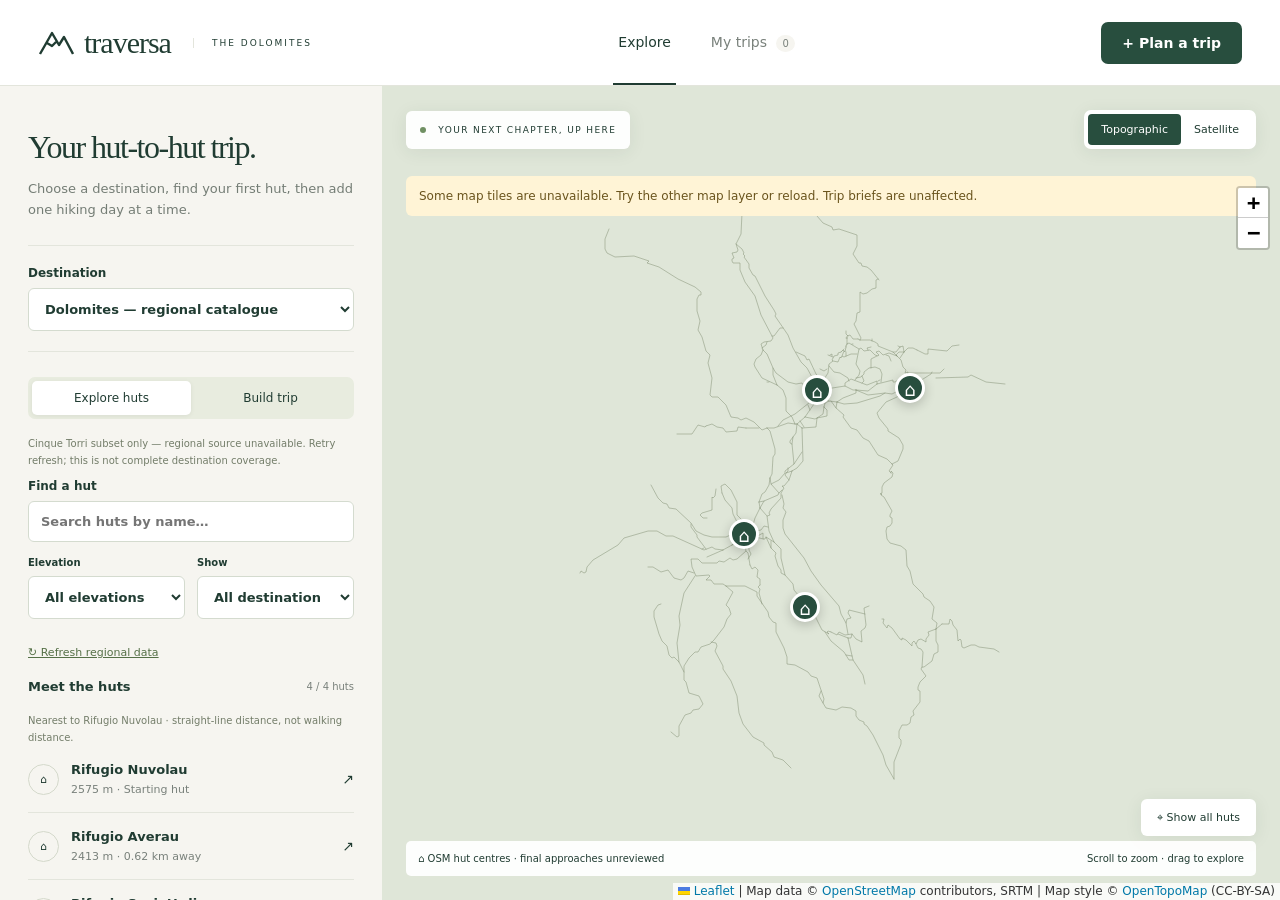
==== demo/index.html @ 133922a7 "Simplify trip building and review; highlight routes with hover metrics" ====
<!doctype html>
<html lang="en"><head><meta charset="utf-8"><meta name="viewport" content="width=device-width,initial-scale=1"><meta name="theme-color" content="#193e32"><title>Traversa — Find your mountain rhythm</title><meta name="description" content="Explore the Dolomites and plan your own hut-to-hut trip brief."><link rel="stylesheet" href="vendor/leaflet.css"><link rel="stylesheet" href="style.css"></head><body>
<header><a class="brand" href="#" aria-label="Traversa home"><svg viewBox="0 0 36 28" width="36" height="28" aria-hidden="true"><path d="M2 25 14 4l7 12 5-8 9 17M9 14l5 3 4-4" fill="none" stroke="currentColor" stroke-width="2.4" stroke-linejoin="round"/></svg> traversa<span>THE DOLOMITES</span></a><nav aria-label="Main navigation"><button class="nav active" data-view="explore">Explore</button><button class="nav" data-view="trips">My trips <span id="trip-count">0</span></button></nav><button class="primary" id="new-trip">+ Plan a trip</button></header>
<main id="explore"><aside id="sidebar"><div class="eyebrow">ITALY · 46°30′ N, 12°03′ E</div><h1>Your hut-to-hut trip.</h1><p class="intro">Choose a destination, find your first hut, then add one hiking day at a time.</p><div class="region wide"><label style="width:100%">Destination<select id="destination"><option value="dolomites">Dolomites — regional catalogue</option><option value="cortina">Cortina d’Ampezzo area</option><option value="cinque">Cinque Torri &amp; Nuvolau</option></select></label></div><div class="explorer-tabs"><button id="browse-huts" class="selected">Explore huts</button><button id="browse-routes">Build trip</button></div><div id="catalogue-status" role="status" class="catalogue-status">Loading regional catalogue…</div><div id="hut-controls"><label>Find a hut<input id="hut-search" type="search" placeholder="Search huts by name…"></label><div class="filter-row"><label>Elevation<select id="elevation-filter"><option value="all">All elevations</option><option value="low">Below 2,000 m</option><option value="high">2,000 m and above</option></select></label><label>Show<select id="route-filter"><option value="all">All destination huts</option><option value="near">Within 2 km of route</option></select></label></div><button id="refresh-catalogue" class="text-button">↻ Refresh regional data</button></div><div id="route-controls" hidden><div class="trip-mode"><button id="build-mode" class="selected">Add a day</button><button id="review-mode">Review trip <span id="review-count">0</span></button></div><div id="build-panel"><h2 id="build-heading">1. Choose two huts</h2><p class="intro" id="build-help">Choose your starting hut and your first overnight stop. Preview the route, then add it to your trip.</p><label>Starting hut<select id="route-start"></select></label><label style="margin-top:12px">Next hut<select id="route-end"></select></label><details class="route-options"><summary>Route options</summary><label>Routing provider<select id="routing-provider"><option value="mapped">Mapped trails (local / OSM)</option><option value="ors">Openrouteservice hiking</option></select></label><p id="ors-status" class="catalogue-status" role="status">Checking ORS configuration…</p><div class="filter-row"><label>Maximum recorded difficulty<select id="route-difficulty"><option value="hiking">Hiking (T1)</option><option value="mountain_hiking" selected>Mountain hiking (T2)</option><option value="demanding_mountain_hiking">Demanding hiking (T3)</option></select></label></div></details><button class="primary full" id="calculate-route">Calculate mapped stage →</button></div><div id="review-panel" hidden><p class="intro">Check your days, adjust overnight stops and save your trip.</p><details class="plan-settings"><summary>Trip dates &amp; daily limits</summary><div id="plan-settings"></div></details><div id="plan-draft-status" class="catalogue-status" role="status"></div><div id="review-empty" class="note">Your trip starts with one hiking day. Choose two huts in “Add a day” to get started.</div><div id="stage-list"></div><button class="outline full" id="clear-route" hidden>Clear planned stages</button></div><div id="route-result" aria-live="polite"></div></div><div id="discover-huts"><div class="section-title"><h2>Meet the huts</h2><span id="hut-count">04 places</span></div><p id="hut-order" class="catalogue-status"></p><div id="hut-list"></div></div><div class="note"><strong>Explore now. Plan thoughtfully.</strong><p>Explore mapped trails between huts. Final hut approaches and current conditions need review. Accommodation availability is not confirmed.</p></div><button class="outline full" id="sources">About the map &amp; data ↗</button></aside><section class="map-panel" aria-label="Interactive Dolomites map"><div id="map"></div><div class="map-top"><div class="map-caption"><span class="live-dot"></span> YOUR NEXT CHAPTER, UP HERE</div><div class="layers" role="group" aria-label="Map layer"><button id="topo" class="selected">Topographic</button><button id="satellite">Satellite</button></div></div><button id="fit" class="map-fit" aria-label="Show all huts">⌖ Show all huts</button><div id="map-message" class="map-message" role="status" hidden></div><div class="map-bottom"><span>⌂ OSM hut centres · final approaches unreviewed</span><span>Scroll to zoom · drag to explore</span></div></section></main>
<main id="trips" hidden><div class="trips-heading"><div><div class="eyebrow">YOUR JOURNEYS</div><h1>A mountain escape,<br>in the making.</h1><p class="intro">Your plans stay in this browser. Back them up to take them with you.</p></div><div class="backup-actions"><button class="outline" id="import">Import backup</button><button class="outline" id="export">Export all</button></div></div><div id="trip-list"></div><input type="file" id="import-file" accept="application/json,.json" hidden></main>
<dialog id="planner"><div class="modal-head"><div><div class="eyebrow">A JOURNEY OF YOUR OWN</div><h2 id="planner-title">Find your mountain rhythm.</h2></div><button class="icon close" aria-label="Close planner">×</button></div><ol class="steps"><li class="current">01 <span>The essentials</span></li><li>02 <span>Your hiking style</span></li><li>03 <span>Make it yours</span></li></ol><form id="trip-form"><div id="form-page"></div><div class="form-footer"><span id="draft-status" role="status">Draft saved automatically</span><div><button type="button" class="outline" id="back">Back</button><button type="submit" class="primary" id="next">Continue →</button></div></div></form></dialog>
<dialog id="detail"><div class="modal-head"><div><div class="eyebrow" id="detail-eyebrow"></div><h2 id="detail-title"></h2></div><button class="icon close" aria-label="Close details">×</button></div><div id="detail-body"></div></dialog><div id="toast" role="status" hidden></div>
<script src="vendor/leaflet.js"></script><script src="graph.js"></script><script src="itinerary-core.js"></script><script src="app.js" defer></script><script src="explorer.js" defer></script><script src="itinerary.js" defer></script><script src="navigation.js" defer></script></body></html>
---- demo/vendor/leaflet.css ----
/* required styles */

.leaflet-pane,
.leaflet-tile,
.leaflet-marker-icon,
.leaflet-marker-shadow,
.leaflet-tile-container,
.leaflet-pane > svg,
.leaflet-pane > canvas,
.leaflet-zoom-box,
.leaflet-image-layer,
.leaflet-layer {
	position: absolute;
	left: 0;
	top: 0;
	}
.leaflet-container {
	overflow: hidden;
	}
.leaflet-tile,
.leaflet-marker-icon,
.leaflet-marker-shadow {
	-webkit-user-select: none;
	   -moz-user-select: none;
	        user-select: none;
	  -webkit-user-drag: none;
	}
/* Prevents IE11 from highlighting tiles in blue */
.leaflet-tile::selection {
	background: transparent;
}
/* Safari renders non-retina tile on retina better with this, but Chrome is worse */
.leaflet-safari .leaflet-tile {
	image-rendering: -webkit-optimize-contrast;
	}
/* hack that prevents hw layers "stretching" when loading new tiles */
.leaflet-safari .leaflet-tile-container {
	width: 1600px;
	height: 1600px;
	-webkit-transform-origin: 0 0;
	}
.leaflet-marker-icon,
.leaflet-marker-shadow {
	display: block;
	}
/* .leaflet-container svg: reset svg max-width decleration shipped in Joomla! (joomla.org) 3.x */
/* .leaflet-container img: map is broken in FF if you have max-width: 100% on tiles */
.leaflet-container .leaflet-overlay-pane svg {
	max-width: none !important;
	max-height: none !important;
	}
.leaflet-container .leaflet-marker-pane img,
.leaflet-container .leaflet-shadow-pane img,
.leaflet-container .leaflet-tile-pane img,
.leaflet-container img.leaflet-image-layer,
.leaflet-container .leaflet-tile {
	max-width: none !important;
	max-height: none !important;
	width: auto;
	padding: 0;
	}

.leaflet-container img.leaflet-tile {
	/* See: https://bugs.chromium.org/p/chromium/issues/detail?id=600120 */
	mix-blend-mode: plus-lighter;
}

.leaflet-container.leaflet-touch-zoom {
	-ms-touch-action: pan-x pan-y;
	touch-action: pan-x pan-y;
	}
.leaflet-container.leaflet-touch-drag {
	-ms-touch-action: pinch-zoom;
	/* Fallback for FF which doesn't support pinch-zoom */
	touch-action: none;
	touch-action: pinch-zoom;
}
.leaflet-container.leaflet-touch-drag.leaflet-touch-zoom {
	-ms-touch-action: none;
	touch-action: none;
}
.leaflet-container {
	-webkit-tap-highlight-color: transparent;
}
.leaflet-container a {
	-webkit-tap-highlight-color: rgba(51, 181, 229, 0.4);
}
.leaflet-tile {
	filter: inherit;
	visibility: hidden;
	}
.leaflet-tile-loaded {
	visibility: inherit;
	}
.leaflet-zoom-box {
	width: 0;
	height: 0;
	-moz-box-sizing: border-box;
	     box-sizing: border-box;
	z-index: 800;
	}
/* workaround for https://bugzilla.mozilla.org/show_bug.cgi?id=888319 */
.leaflet-overlay-pane svg {
	-moz-user-select: none;
	}

.leaflet-pane         { z-index: 400; }

.leaflet-tile-pane    { z-index: 200; }
.leaflet-overlay-pane { z-index: 400; }
.leaflet-shadow-pane  { z-index: 500; }
.leaflet-marker-pane  { z-index: 600; }
.leaflet-tooltip-pane   { z-index: 650; }
.leaflet-popup-pane   { z-index: 700; }

.leaflet-map-pane canvas { z-index: 100; }
.leaflet-map-pane svg    { z-index: 200; }

.leaflet-vml-shape {
	width: 1px;
	height: 1px;
	}
.lvml {
	behavior: url(#default#VML);
	display: inline-block;
	position: absolute;
	}


/* control positioning */

.leaflet-control {
	position: relative;
	z-index: 800;
	pointer-events: visiblePainted; /* IE 9-10 doesn't have auto */
	pointer-events: auto;
	}
.leaflet-top,
.leaflet-bottom {
	position: absolute;
	z-index: 1000;
	pointer-events: none;
	}
.leaflet-top {
	top: 0;
	}
.leaflet-right {
	right: 0;
	}
.leaflet-bottom {
	bottom: 0;
	}
.leaflet-left {
	left: 0;
	}
.leaflet-control {
	float: left;
	clear: both;
	}
.leaflet-right .leaflet-control {
	float: right;
	}
.leaflet-top .leaflet-control {
	margin-top: 10px;
	}
.leaflet-bottom .leaflet-control {
	margin-bottom: 10px;
	}
.leaflet-left .leaflet-control {
	margin-left: 10px;
	}
.leaflet-right .leaflet-control {
	margin-right: 10px;
	}


/* zoom and fade animations */

.leaflet-fade-anim .leaflet-popup {
	opacity: 0;
	-webkit-transition: opacity 0.2s linear;
	   -moz-transition: opacity 0.2s linear;
	        transition: opacity 0.2s linear;
	}
.leaflet-fade-anim .leaflet-map-pane .leaflet-popup {
	opacity: 1;
	}
.leaflet-zoom-animated {
	-webkit-transform-origin: 0 0;
	    -ms-transform-origin: 0 0;
	        transform-origin: 0 0;
	}
svg.leaflet-zoom-animated {
	will-change: transform;
}

.leaflet-zoom-anim .leaflet-zoom-animated {
	-webkit-transition: -webkit-transform 0.25s cubic-bezier(0,0,0.25,1);
	   -moz-transition:    -moz-transform 0.25s cubic-bezier(0,0,0.25,1);
	        transition:         transform 0.25s cubic-bezier(0,0,0.25,1);
	}
.leaflet-zoom-anim .leaflet-tile,
.leaflet-pan-anim .leaflet-tile {
	-webkit-transition: none;
	   -moz-transition: none;
	        transition: none;
	}

.leaflet-zoom-anim .leaflet-zoom-hide {
	visibility: hidden;
	}


/* cursors */

.leaflet-interactive {
	cursor: pointer;
	}
.leaflet-grab {
	cursor: -webkit-grab;
	cursor:    -moz-grab;
	cursor:         grab;
	}
.leaflet-crosshair,
.leaflet-crosshair .leaflet-interactive {
	cursor: crosshair;
	}
.leaflet-popup-pane,
.leaflet-control {
	cursor: auto;
	}
.leaflet-dragging .leaflet-grab,
.leaflet-dragging .leaflet-grab .leaflet-interactive,
.leaflet-dragging .leaflet-marker-draggable {
	cursor: move;
	cursor: -webkit-grabbing;
	cursor:    -moz-grabbing;
	cursor:         grabbing;
	}

/* marker & overlays interactivity */
.leaflet-marker-icon,
.leaflet-marker-shadow,
.leaflet-image-layer,
.leaflet-pane > svg path,
.leaflet-tile-container {
	pointer-events: none;
	}

.leaflet-marker-icon.leaflet-interactive,
.leaflet-image-layer.leaflet-interactive,
.leaflet-pane > svg path.leaflet-interactive,
svg.leaflet-image-layer.leaflet-interactive path {
	pointer-events: visiblePainted; /* IE 9-10 doesn't have auto */
	pointer-events: auto;
	}

/* visual tweaks */

.leaflet-container {
	background: #ddd;
	outline-offset: 1px;
	}
.leaflet-container a {
	color: #0078A8;
	}
.leaflet-zoom-box {
	border: 2px dotted #38f;
	background: rgba(255,255,255,0.5);
	}


/* general typography */
.leaflet-container {
	font-family: "Helvetica Neue", Arial, Helvetica, sans-serif;
	font-size: 12px;
	font-size: 0.75rem;
	line-height: 1.5;
	}


/* general toolbar styles */

.leaflet-bar {
	box-shadow: 0 1px 5px rgba(0,0,0,0.65);
	border-radius: 4px;
	}
.leaflet-bar a {
	background-color: #fff;
	border-bottom: 1px solid #ccc;
	width: 26px;
	height: 26px;
	line-height: 26px;
	display: block;
	text-align: center;
	text-decoration: none;
	color: black;
	}
.leaflet-bar a,
.leaflet-control-layers-toggle {
	background-position: 50% 50%;
	background-repeat: no-repeat;
	display: block;
	}
.leaflet-bar a:hover,
.leaflet-bar a:focus {
	background-color: #f4f4f4;
	}
.leaflet-bar a:first-child {
	border-top-left-radius: 4px;
	border-top-right-radius: 4px;
	}
.leaflet-bar a:last-child {
	border-bottom-left-radius: 4px;
	border-bottom-right-radius: 4px;
	border-bottom: none;
	}
.leaflet-bar a.leaflet-disabled {
	cursor: default;
	background-color: #f4f4f4;
	color: #bbb;
	}

.leaflet-touch .leaflet-bar a {
	width: 30px;
	height: 30px;
	line-height: 30px;
	}
.leaflet-touch .leaflet-bar a:first-child {
	border-top-left-radius: 2px;
	border-top-right-radius: 2px;
	}
.leaflet-touch .leaflet-bar a:last-child {
	border-bottom-left-radius: 2px;
	border-bottom-right-radius: 2px;
	}

/* zoom control */

.leaflet-control-zoom-in,
.leaflet-control-zoom-out {
	font: bold 18px 'Lucida Console', Monaco, monospace;
	text-indent: 1px;
	}

.leaflet-touch .leaflet-control-zoom-in, .leaflet-touch .leaflet-control-zoom-out  {
	font-size: 22px;
	}


/* layers control */

.leaflet-control-layers {
	box-shadow: 0 1px 5px rgba(0,0,0,0.4);
	background: #fff;
	border-radius: 5px;
	}
.leaflet-control-layers-toggle {
	background-image: url(images/layers.png);
	width: 36px;
	height: 36px;
	}
.leaflet-retina .leaflet-control-layers-toggle {
	background-image: url(images/layers-2x.png);
	background-size: 26px 26px;
	}
.leaflet-touch .leaflet-control-layers-toggle {
	width: 44px;
	height: 44px;
	}
.leaflet-control-layers .leaflet-control-layers-list,
.leaflet-control-layers-expanded .leaflet-control-layers-toggle {
	display: none;
	}
.leaflet-control-layers-expanded .leaflet-control-layers-list {
	display: block;
	position: relative;
	}
.leaflet-control-layers-expanded {
	padding: 6px 10px 6px 6px;
	color: #333;
	background: #fff;
	}
.leaflet-control-layers-scrollbar {
	overflow-y: scroll;
	overflow-x: hidden;
	padding-right: 5px;
	}
.leaflet-control-layers-selector {
	margin-top: 2px;
	position: relative;
	top: 1px;
	}
.leaflet-control-layers label {
	display: block;
	font-size: 13px;
	font-size: 1.08333em;
	}
.leaflet-control-layers-separator {
	height: 0;
	border-top: 1px solid #ddd;
	margin: 5px -10px 5px -6px;
	}

/* Default icon URLs */
.leaflet-default-icon-path { /* used only in path-guessing heuristic, see L.Icon.Default */
	background-image: url(images/marker-icon.png);
	}


/* attribution and scale controls */

.leaflet-container .leaflet-control-attribution {
	background: #fff;
	background: rgba(255, 255, 255, 0.8);
	margin: 0;
	}
.leaflet-control-attribution,
.leaflet-control-scale-line {
	padding: 0 5px;
	color: #333;
	line-height: 1.4;
	}
.leaflet-control-attribution a {
	text-decoration: none;
	}
.leaflet-control-attribution a:hover,
.leaflet-control-attribution a:focus {
	text-decoration: underline;
	}
.leaflet-attribution-flag {
	display: inline !important;
	vertical-align: baseline !important;
	width: 1em;
	height: 0.6669em;
	}
.leaflet-left .leaflet-control-scale {
	margin-left: 5px;
	}
.leaflet-bottom .leaflet-control-scale {
	margin-bottom: 5px;
	}
.leaflet-control-scale-line {
	border: 2px solid #777;
	border-top: none;
	line-height: 1.1;
	padding: 2px 5px 1px;
	white-space: nowrap;
	-moz-box-sizing: border-box;
	     box-sizing: border-box;
	background: rgba(255, 255, 255, 0.8);
	text-shadow: 1px 1px #fff;
	}
.leaflet-control-scale-line:not(:first-child) {
	border-top: 2px solid #777;
	border-bottom: none;
	margin-top: -2px;
	}
.leaflet-control-scale-line:not(:first-child):not(:last-child) {
	border-bottom: 2px solid #777;
	}

.leaflet-touch .leaflet-control-attribution,
.leaflet-touch .leaflet-control-layers,
.leaflet-touch .leaflet-bar {
	box-shadow: none;
	}
.leaflet-touch .leaflet-control-layers,
.leaflet-touch .leaflet-bar {
	border: 2px solid rgba(0,0,0,0.2);
	background-clip: padding-box;
	}


/* popup */

.leaflet-popup {
	position: absolute;
	text-align: center;
	margin-bottom: 20px;
	}
.leaflet-popup-content-wrapper {
	padding: 1px;
	text-align: left;
	border-radius: 12px;
	}
.leaflet-popup-content {
	margin: 13px 24px 13px 20px;
	line-height: 1.3;
	font-size: 13px;
	font-size: 1.08333em;
	min-height: 1px;
	}
.leaflet-popup-content p {
	margin: 17px 0;
	margin: 1.3em 0;
	}
.leaflet-popup-tip-container {
	width: 40px;
	height: 20px;
	position: absolute;
	left: 50%;
	margin-top: -1px;
	margin-left: -20px;
	overflow: hidden;
	pointer-events: none;
	}
.leaflet-popup-tip {
	width: 17px;
	height: 17px;
	padding: 1px;

	margin: -10px auto 0;
	pointer-events: auto;

	-webkit-transform: rotate(45deg);
	   -moz-transform: rotate(45deg);
	    -ms-transform: rotate(45deg);
	        transform: rotate(45deg);
	}
.leaflet-popup-content-wrapper,
.leaflet-popup-tip {
	background: white;
	color: #333;
	box-shadow: 0 3px 14px rgba(0,0,0,0.4);
	}
.leaflet-container a.leaflet-popup-close-button {
	position: absolute;
	top: 0;
	right: 0;
	border: none;
	text-align: center;
	width: 24px;
	height: 24px;
	font: 16px/24px Tahoma, Verdana, sans-serif;
	color: #757575;
	text-decoration: none;
	background: transparent;
	}
.leaflet-container a.leaflet-popup-close-button:hover,
.leaflet-container a.leaflet-popup-close-button:focus {
	color: #585858;
	}
.leaflet-popup-scrolled {
	overflow: auto;
	}

.leaflet-oldie .leaflet-popup-content-wrapper {
	-ms-zoom: 1;
	}
.leaflet-oldie .leaflet-popup-tip {
	width: 24px;
	margin: 0 auto;

	-ms-filter: "progid:DXImageTransform.Microsoft.Matrix(M11=0.70710678, M12=0.70710678, M21=-0.70710678, M22=0.70710678)";
	filter: progid:DXImageTransform.Microsoft.Matrix(M11=0.70710678, M12=0.70710678, M21=-0.70710678, M22=0.70710678);
	}

.leaflet-oldie .leaflet-control-zoom,
.leaflet-oldie .leaflet-control-layers,
.leaflet-oldie .leaflet-popup-content-wrapper,
.leaflet-oldie .leaflet-popup-tip {
	border: 1px solid #999;
	}


/* div icon */

.leaflet-div-icon {
	background: #fff;
	border: 1px solid #666;
	}


/* Tooltip */
/* Base styles for the element that has a tooltip */
.leaflet-tooltip {
	position: absolute;
	padding: 6px;
	background-color: #fff;
	border: 1px solid #fff;
	border-radius: 3px;
	color: #222;
	white-space: nowrap;
	-webkit-user-select: none;
	-moz-user-select: none;
	-ms-user-select: none;
	user-select: none;
	pointer-events: none;
	box-shadow: 0 1px 3px rgba(0,0,0,0.4);
	}
.leaflet-tooltip.leaflet-interactive {
	cursor: pointer;
	pointer-events: auto;
	}
.leaflet-tooltip-top:before,
.leaflet-tooltip-bottom:before,
.leaflet-tooltip-left:before,
.leaflet-tooltip-right:before {
	position: absolute;
	pointer-events: none;
	border: 6px solid transparent;
	background: transparent;
	content: "";
	}

/* Directions */

.leaflet-tooltip-bottom {
	margin-top: 6px;
}
.leaflet-tooltip-top {
	margin-top: -6px;
}
.leaflet-tooltip-bottom:before,
.leaflet-tooltip-top:before {
	left: 50%;
	margin-left: -6px;
	}
.leaflet-tooltip-top:before {
	bottom: 0;
	margin-bottom: -12px;
	border-top-color: #fff;
	}
.leaflet-tooltip-bottom:before {
	top: 0;
	margin-top: -12px;
	margin-left: -6px;
	border-bottom-color: #fff;
	}
.leaflet-tooltip-left {
	margin-left: -6px;
}
.leaflet-tooltip-right {
	margin-left: 6px;
}
.leaflet-tooltip-left:before,
.leaflet-tooltip-right:before {
	top: 50%;
	margin-top: -6px;
	}
.leaflet-tooltip-left:before {
	right: 0;
	margin-right: -12px;
	border-left-color: #fff;
	}
.leaflet-tooltip-right:before {
	left: 0;
	margin-left: -12px;
	border-right-color: #fff;
	}

/* Printing */

@media print {
	/* Prevent printers from removing background-images of controls. */
	.leaflet-control {
		-webkit-print-color-adjust: exact;
		print-color-adjust: exact;
		}
	}
---- demo/style.css ----
:root{--ink:#203c32;--green:#284e3e;--muted:#79817b;--paper:#f6f5f0;--line:#e3e5dc}*{box-sizing:border-box}body{margin:0;color:var(--ink);background:var(--paper);font-family:Inter,ui-sans-serif,system-ui,-apple-system,sans-serif;font-size:14px}button,input,select{font:inherit}button,a{touch-action:manipulation}button{cursor:pointer}button:focus-visible,a:focus-visible,input:focus-visible,select:focus-visible{outline:3px solid #c19a48;outline-offset:3px}button{border:0;background:none;color:inherit}header{height:86px;background:#fff;display:flex;align-items:center;justify-content:space-between;padding:0 38px;border-bottom:1px solid var(--line);position:relative;z-index:500}.brand{display:flex;gap:10px;align-items:center;text-decoration:none;color:var(--ink);font-size:30px;font-family:Georgia,serif;letter-spacing:-1px}.brand span{font:9px system-ui;letter-spacing:2px;border-left:1px solid var(--line);padding-left:18px;margin-left:12px}nav{display:flex;gap:30px;height:100%;align-items:center}.nav{height:100%;padding:0 5px;color:var(--muted);border-bottom:2px solid transparent}.nav.active{color:var(--ink);border-color:var(--ink)}#trip-count{background:var(--paper);border-radius:50%;padding:3px 6px;margin-left:5px;font-size:10px}.primary{background:var(--green);color:white;padding:13px 21px;border-radius:7px;font-weight:600}.primary:hover{background:#183a2c}.outline{border:1px solid #cbd2c8;border-radius:7px;padding:12px 16px;background:#fff}.outline:hover{background:#eef1e9}.full{width:100%}.eyebrow{font-size:10px;letter-spacing:2px;font-weight:650;color:#78846e}h1{font-family:Georgia,serif;font-size:40px;line-height:1.12;font-weight:400;letter-spacing:-1.5px;margin:22px 0 16px}h2{font-family:Georgia,serif;font-weight:400;font-size:25px;margin:8px 0}p{line-height:1.65}.intro{color:#747d75;max-width:360px;font-size:13px}#explore{display:grid;grid-template-columns:382px 1fr;height:calc(100dvh - 86px)}aside{padding:31px 28px;overflow-y:auto}.region{display:flex;gap:12px;align-items:center;border-top:1px solid var(--line);border-bottom:1px solid var(--line);padding:20px 0;margin:25px 0}.region>span:first-child{font-size:28px}.region small{display:block;color:var(--muted);font-size:11px;margin-top:5px}.pill{font-size:9px;letter-spacing:1px;border:1px solid #cdd6c2;border-radius:4px;padding:4px 7px;margin-left:auto;color:#6b7957}.section-title{display:flex;align-items:center;justify-content:space-between}.section-title h2{font-family:inherit;font-size:13px;font-weight:600}.section-title>span{font-size:10px;color:var(--muted)}.hut{width:100%;text-align:left;display:flex;align-items:center;gap:12px;padding:16px 0;border-bottom:1px solid var(--line)}.hut:hover,.hut.active{color:#a16e25}.hut-number{border:1px solid #d4d9cb;border-radius:50%;width:31px;height:31px;display:grid;place-items:center;font-size:11px}.hut strong{font-size:13px;display:block}.hut small{display:block;font-size:11px;color:var(--muted);margin-top:6px}.hut .arrow{margin-left:auto}.note{background:#edeedf;padding:16px;border-radius:7px;margin:23px 0 15px;font-size:11px}.note p{margin:6px 0 0;color:#6c745d}.map-panel{position:relative;background:#e2e7d8;min-height:420px}#map{position:absolute;inset:0;background:#dfe6d8}.map-top{position:absolute;top:24px;left:24px;right:24px;display:flex;justify-content:space-between;align-items:center;pointer-events:none;z-index:450;gap:12px}.map-caption{font-size:9px;letter-spacing:1.4px;background:#ffffffed;padding:14px;border-radius:6px;box-shadow:0 3px 18px #24463114}.live-dot{display:inline-block;width:6px;height:6px;background:#709063;border-radius:50%;margin-right:8px}.layers{pointer-events:auto;background:#fff;padding:4px;border-radius:7px;box-shadow:0 3px 18px #24463114}.layers button{padding:9px 13px;font-size:11px;border-radius:4px}.layers .selected{background:var(--green);color:#fff}.map-fit{position:absolute;right:24px;bottom:64px;background:#fff;padding:12px 16px;border-radius:6px;z-index:450;box-shadow:0 3px 18px #24463114;font-size:11px}.map-bottom{position:absolute;bottom:24px;left:24px;right:24px;z-index:450;display:flex;justify-content:space-between;gap:15px;font-size:10px;background:#ffffffed;padding:12px;border-radius:5px}.map-message{position:absolute;top:90px;left:24px;right:24px;padding:13px;border-radius:6px;z-index:450;background:#fff4d6;color:#6a541d;font-size:12px}.hut-marker{background:var(--green);color:white;border:3px solid white;border-radius:50%;display:grid;place-items:center;box-shadow:0 3px 12px #0003;font-size:18px}.leaflet-control-zoom{margin-top:100px!important}.leaflet-popup-content{line-height:1.6;font-family:inherit}.leaflet-container{font-family:inherit}#trips{max-width:1200px;padding:55px 40px;margin:auto}.trips-heading{display:flex;justify-content:space-between;align-items:center;gap:25px;margin-bottom:35px}.backup-actions{display:flex;gap:10px}#trip-list{display:grid;grid-template-columns:repeat(3,1fr);gap:20px}.trip-card{background:#fff;border:1px solid var(--line);border-radius:12px;overflow:hidden}.trip-cover{height:95px;background:linear-gradient(140deg,#dbe4cf,#b1c2a0);display:flex;align-items:end;justify-content:space-between;padding:20px;font-family:Georgia,serif;font-size:30px}.trip-cover span{font:9px system-ui;letter-spacing:1.6px}.trip-body{padding:22px}.trip-body h2{font-size:24px;margin-bottom:12px}.trip-body p{font-size:12px;color:var(--muted)}.trip-meta{display:flex;gap:20px;border-block:1px solid var(--line);padding:15px 0;margin:15px 0}.trip-meta strong{display:block;font-size:17px}.trip-meta small{font-size:10px;color:var(--muted)}.trip-actions{display:flex;gap:8px;flex-wrap:wrap}.trip-actions button{font-size:11px;padding:8px}.empty{grid-column:1/-1;border:1px dashed #bdc7b4;text-align:center;padding:60px;border-radius:12px}.empty h2{font-size:32px}.empty p{color:var(--muted);margin-bottom:25px}dialog{border:1px solid var(--line);border-radius:15px;padding:32px;max-width:720px;width:calc(100% - 30px);max-height:90dvh;color:var(--ink);background:var(--paper);box-shadow:0 30px 100px #14281840}dialog::backdrop{background:#17372d78;backdrop-filter:blur(4px)}.modal-head{display:flex;justify-content:space-between;align-items:start;gap:20px}.modal-head h2{font-size:31px;margin:12px 0 22px;letter-spacing:-.5px}.icon{font-size:27px;line-height:1;padding:7px}.steps{list-style:none;display:flex;gap:20px;margin:5px 0 27px;padding:0}.steps li{border-top:2px solid #dfe3d8;flex:1;padding-top:10px;font-size:10px;color:var(--muted)}.steps li span{display:block;margin-top:6px;font-size:11px}.steps li.current{border-color:var(--green);color:var(--green)}.form-grid{display:grid;grid-template-columns:1fr 1fr;gap:18px}label{display:flex;flex-direction:column;gap:8px;font-size:12px;font-weight:550}.wide{grid-column:1/-1}input,select{background:white;border:1px solid #d4dbcf;border-radius:6px;padding:12px;color:var(--ink);width:100%;font-size:13px}input[type=checkbox]{width:auto;accent-color:var(--green)}.checks{display:flex;flex-wrap:wrap;gap:10px}.checks label{display:flex;flex-direction:row;align-items:center;background:white;padding:10px 15px;border:1px solid var(--line);border-radius:30px;font-weight:400}.form-footer{display:flex;justify-content:space-between;gap:12px;align-items:center;border-top:1px solid var(--line);padding-top:20px;margin-top:26px}.form-footer>div{display:flex;gap:8px}#draft-status{font-size:10px;color:var(--muted)}.detail-facts{display:grid;grid-template-columns:1fr 1fr;gap:12px;margin:15px 0}.fact{padding:15px;background:#fff;border:1px solid var(--line);border-radius:7px}.fact small{display:block;color:var(--muted);margin-bottom:8px;font-size:10px}.fact strong{font-size:13px}#detail-body p{color:#70796e}#detail-body a{color:var(--green)}#toast{position:fixed;bottom:28px;left:50%;transform:translateX(-50%);background:var(--green);color:white;padding:15px 24px;border-radius:8px;z-index:2000;max-width:90vw;box-shadow:0 5px 30px #0003;font-size:13px}[hidden]{display:none!important}@media(min-width:1500px){#explore{grid-template-columns:430px 1fr}aside{padding:40px}}@media(max-width:1000px){header{padding:0 20px}.brand span{display:none}#explore{grid-template-columns:320px 1fr}aside{padding:25px 22px}h1{font-size:35px}.map-caption{display:none}.map-top{justify-content:end}.map-bottom span:last-child{display:none}#trip-list{grid-template-columns:1fr 1fr}}@media(max-width:650px){header{height:72px;padding:0 15px;gap:10px}.brand{font-size:24px;gap:6px}.brand svg{width:28px}nav{gap:13px}.nav{font-size:11px;padding:0}header>.primary{font-size:11px;padding:11px}#explore{display:flex;flex-direction:column-reverse;height:auto}.map-panel{height:48dvh;min-height:320px}aside{overflow:visible;padding:28px 23px}.map-top{top:16px;right:16px}.map-bottom{bottom:22px;left:16px;right:16px;font-size:9px}.map-fit{right:16px;bottom:70px}#trips{padding:35px 22px}.trips-heading{display:block}.backup-actions{margin-top:20px}#trip-list{grid-template-columns:1fr}dialog{padding:23px}.modal-head h2{font-size:26px}.form-grid{gap:14px}.form-footer{align-items:end}#draft-status{max-width:115px}.detail-facts{grid-template-columns:1fr 1fr}}
.explorer-tabs{display:flex;background:#e8ecdf;border-radius:7px;padding:4px;margin-bottom:16px}.explorer-tabs button{flex:1;padding:10px;border-radius:5px;font-size:12px}.explorer-tabs .selected{background:#fff;box-shadow:0 1px 5px #0001}.catalogue-status{font-size:10px;line-height:1.7;color:#737d69;padding-bottom:16px}.filter-row{display:flex;gap:12px;margin:15px 0}.filter-row label{flex:1;font-size:10px}.text-button{font-size:11px;text-decoration:underline;padding:12px 0;color:#557047}.stage-summary{margin-top:25px;border-top:1px solid var(--line);padding-top:22px}.stage-summary h2{font-size:21px;line-height:1.4}.route-metrics{display:grid;grid-template-columns:1fr 1fr;gap:14px;margin:18px 0}.route-metrics strong{font-size:19px;font-weight:500}.route-metrics small{display:block;color:var(--muted);font-size:9px;margin-top:5px}.profile{margin:20px 0;background:white;padding:12px;border-radius:6px}.profile svg{width:100%;height:90px}.profile figcaption{font-size:9px;color:var(--muted)}.stage-row{display:block;width:100%;text-align:left;border:1px solid var(--line);padding:15px;background:#fff;border-radius:6px;margin:12px 0}.stage-row span{font-size:10px;color:var(--muted)}.stage-row strong{display:block;font-size:12px;margin:8px 0}.stage-row small{font-size:10px;color:var(--muted)}#save-route-plan{margin-top:10px}
.plan-settings{border:1px solid var(--line);border-radius:7px;margin:16px 0;padding:12px;background:#f0f2e9}.plan-settings summary{font-size:12px;cursor:pointer;font-weight:600}.plan-settings[open] summary{margin-bottom:16px}#plan-settings>label{margin-top:12px}.stage-card{border:1px solid var(--line);border-radius:8px;background:#fff;margin:12px 0;padding:0 12px 12px}.stage-card>.stage-row{border:0;margin:0;padding:14px 0}.stage-edit-actions{display:flex;flex-wrap:wrap;gap:6px}.stage-edit-actions .outline{padding:8px;font-size:10px}.rest-day{padding:15px;border-radius:8px;background:#e8eddd;margin:12px 0}.rest-day span,.rest-day small{display:block;color:#72805f;font-size:10px}.rest-day strong{display:block;font-size:13px;margin:9px 0}.itinerary-heading p{font-size:11px;color:var(--muted);line-height:1.6}.limit-warning,.stage-limits{color:#815d22;background:#faf0d8;border-radius:6px;font-size:11px;line-height:1.7;padding:12px 16px}.stage-limits{padding-left:28px;margin:0 0 12px}.limit-warning ul{padding-left:18px;margin:6px 0}#hut-order{padding-bottom:0;margin-bottom:0}
/* A single build → review flow, with optional information disclosed on demand. */
#sidebar h1{font-size:32px;line-height:1.15;margin:12px 0}#sidebar>.eyebrow{display:none}#sidebar>.intro{font-size:13px;line-height:1.6}.trip-mode{display:flex;gap:6px;margin:4px 0 22px;background:#e8ecdf;padding:4px;border-radius:7px}.trip-mode button{flex:1;padding:12px 8px;border-radius:5px}.trip-mode .selected{background:#fff;box-shadow:0 1px 5px #0001}#review-count{background:#dce8db;padding:2px 6px;border-radius:20px}#build-panel h2{font-size:20px}.route-options,.route-evidence,.day-options{margin:16px 0;border:1px solid var(--line);border-radius:6px;padding:12px}.route-options summary,.route-evidence summary,.day-options summary{cursor:pointer;font-size:12px;font-weight:600}.route-options[open]>label{display:block;margin-top:16px}.route-caution{font-size:11px;line-height:1.6;color:#775421;background:#fff5dd;padding:10px;border-radius:5px}.route-tooltip{max-width:310px;white-space:normal;font-size:13px;line-height:1.7;padding:12px 16px;border-radius:8px;box-shadow:0 4px 22px #0002}.route-tooltip small{color:#6d654e}.trip-route{cursor:pointer;transition:stroke .12s,stroke-width .12s}.trip-route:focus{outline:none;stroke:#efab32;stroke-width:12}.stage-card .stage-row{margin:0;border:0}.day-options{margin:8px 12px}.stage-edit-actions{margin-top:10px}#discover-huts[hidden],#build-panel[hidden],#review-panel[hidden]{display:none}#route-result{scroll-margin-top:15px}#catalogue-status{padding-bottom:10px}.stage-summary{margin-top:16px}#route-controls>.trip-mode{position:sticky;top:0;z-index:2}.route-metrics small{font-size:11px}#clear-route{margin-top:16px}.stage-row:hover,.stage-row:focus-visible{background:#eef3e8}
@media(max-width:700px){.route-tooltip{max-width:230px;font-size:12px}#sidebar h1{font-size:28px}.trip-mode button{font-size:12px}}
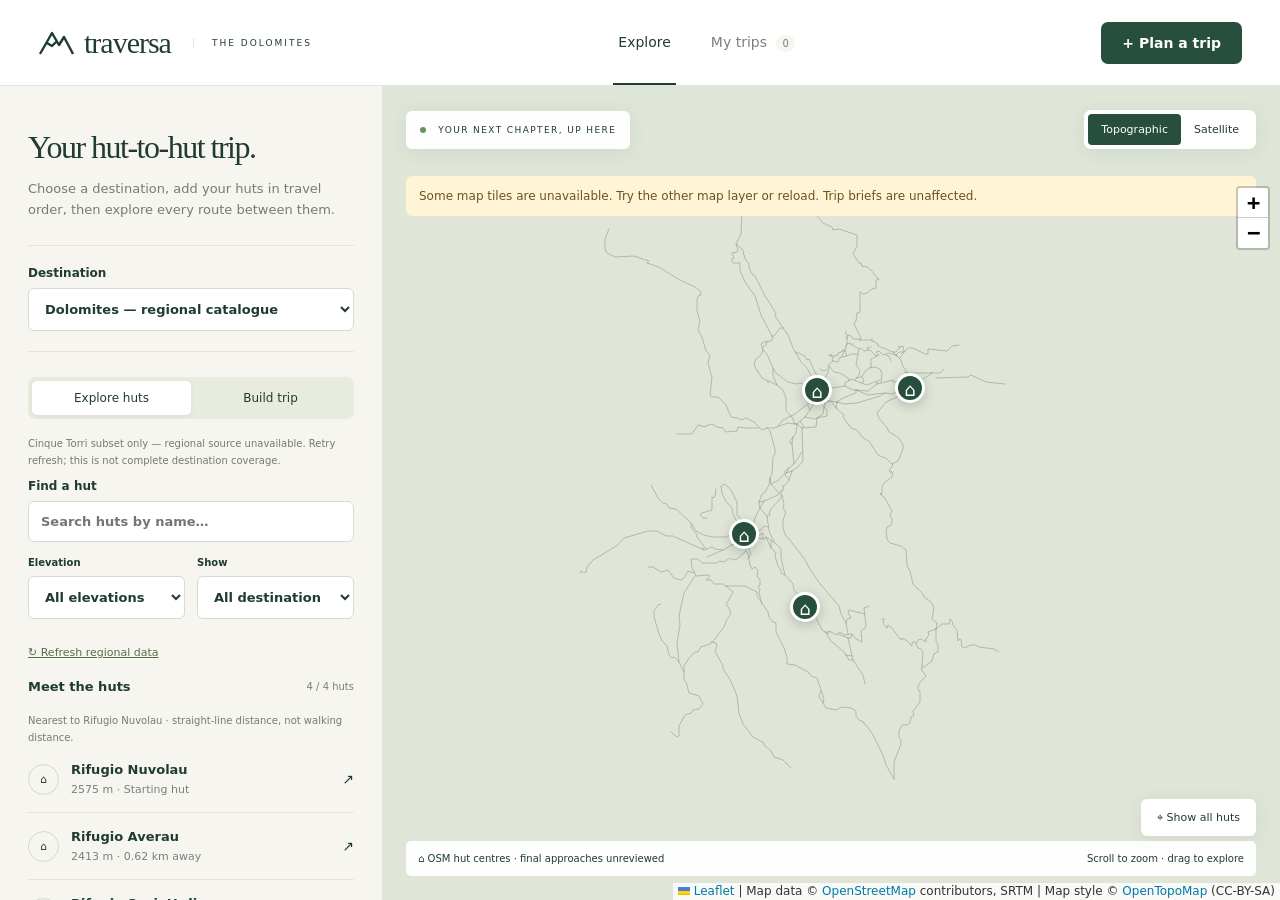
==== commit 37a0c060: "Build trips from any number of ordered hut stops with per-leg review" ====
--- a/demo/index.html
+++ b/demo/index.html
@@ -1,8 +1,8 @@
 <!doctype html>
 <html lang="en"><head><meta charset="utf-8"><meta name="viewport" content="width=device-width,initial-scale=1"><meta name="theme-color" content="#193e32"><title>Traversa — Find your mountain rhythm</title><meta name="description" content="Explore the Dolomites and plan your own hut-to-hut trip brief."><link rel="stylesheet" href="vendor/leaflet.css"><link rel="stylesheet" href="style.css"></head><body>
 <header><a class="brand" href="#" aria-label="Traversa home"><svg viewBox="0 0 36 28" width="36" height="28" aria-hidden="true"><path d="M2 25 14 4l7 12 5-8 9 17M9 14l5 3 4-4" fill="none" stroke="currentColor" stroke-width="2.4" stroke-linejoin="round"/></svg> traversa<span>THE DOLOMITES</span></a><nav aria-label="Main navigation"><button class="nav active" data-view="explore">Explore</button><button class="nav" data-view="trips">My trips <span id="trip-count">0</span></button></nav><button class="primary" id="new-trip">+ Plan a trip</button></header>
-<main id="explore"><aside id="sidebar"><div class="eyebrow">ITALY · 46°30′ N, 12°03′ E</div><h1>Your hut-to-hut trip.</h1><p class="intro">Choose a destination, find your first hut, then add one hiking day at a time.</p><div class="region wide"><label style="width:100%">Destination<select id="destination"><option value="dolomites">Dolomites — regional catalogue</option><option value="cortina">Cortina d’Ampezzo area</option><option value="cinque">Cinque Torri &amp; Nuvolau</option></select></label></div><div class="explorer-tabs"><button id="browse-huts" class="selected">Explore huts</button><button id="browse-routes">Build trip</button></div><div id="catalogue-status" role="status" class="catalogue-status">Loading regional catalogue…</div><div id="hut-controls"><label>Find a hut<input id="hut-search" type="search" placeholder="Search huts by name…"></label><div class="filter-row"><label>Elevation<select id="elevation-filter"><option value="all">All elevations</option><option value="low">Below 2,000 m</option><option value="high">2,000 m and above</option></select></label><label>Show<select id="route-filter"><option value="all">All destination huts</option><option value="near">Within 2 km of route</option></select></label></div><button id="refresh-catalogue" class="text-button">↻ Refresh regional data</button></div><div id="route-controls" hidden><div class="trip-mode"><button id="build-mode" class="selected">Add a day</button><button id="review-mode">Review trip <span id="review-count">0</span></button></div><div id="build-panel"><h2 id="build-heading">1. Choose two huts</h2><p class="intro" id="build-help">Choose your starting hut and your first overnight stop. Preview the route, then add it to your trip.</p><label>Starting hut<select id="route-start"></select></label><label style="margin-top:12px">Next hut<select id="route-end"></select></label><details class="route-options"><summary>Route options</summary><label>Routing provider<select id="routing-provider"><option value="mapped">Mapped trails (local / OSM)</option><option value="ors">Openrouteservice hiking</option></select></label><p id="ors-status" class="catalogue-status" role="status">Checking ORS configuration…</p><div class="filter-row"><label>Maximum recorded difficulty<select id="route-difficulty"><option value="hiking">Hiking (T1)</option><option value="mountain_hiking" selected>Mountain hiking (T2)</option><option value="demanding_mountain_hiking">Demanding hiking (T3)</option></select></label></div></details><button class="primary full" id="calculate-route">Calculate mapped stage →</button></div><div id="review-panel" hidden><p class="intro">Check your days, adjust overnight stops and save your trip.</p><details class="plan-settings"><summary>Trip dates &amp; daily limits</summary><div id="plan-settings"></div></details><div id="plan-draft-status" class="catalogue-status" role="status"></div><div id="review-empty" class="note">Your trip starts with one hiking day. Choose two huts in “Add a day” to get started.</div><div id="stage-list"></div><button class="outline full" id="clear-route" hidden>Clear planned stages</button></div><div id="route-result" aria-live="polite"></div></div><div id="discover-huts"><div class="section-title"><h2>Meet the huts</h2><span id="hut-count">04 places</span></div><p id="hut-order" class="catalogue-status"></p><div id="hut-list"></div></div><div class="note"><strong>Explore now. Plan thoughtfully.</strong><p>Explore mapped trails between huts. Final hut approaches and current conditions need review. Accommodation availability is not confirmed.</p></div><button class="outline full" id="sources">About the map &amp; data ↗</button></aside><section class="map-panel" aria-label="Interactive Dolomites map"><div id="map"></div><div class="map-top"><div class="map-caption"><span class="live-dot"></span> YOUR NEXT CHAPTER, UP HERE</div><div class="layers" role="group" aria-label="Map layer"><button id="topo" class="selected">Topographic</button><button id="satellite">Satellite</button></div></div><button id="fit" class="map-fit" aria-label="Show all huts">⌖ Show all huts</button><div id="map-message" class="map-message" role="status" hidden></div><div class="map-bottom"><span>⌂ OSM hut centres · final approaches unreviewed</span><span>Scroll to zoom · drag to explore</span></div></section></main>
+<main id="explore"><aside id="sidebar"><div class="eyebrow">ITALY · 46°30′ N, 12°03′ E</div><h1>Your hut-to-hut trip.</h1><p class="intro">Choose a destination, add your huts in travel order, then explore every route between them.</p><div class="region wide"><label style="width:100%">Destination<select id="destination"><option value="dolomites">Dolomites — regional catalogue</option><option value="cortina">Cortina d’Ampezzo area</option><option value="cinque">Cinque Torri &amp; Nuvolau</option></select></label></div><div class="explorer-tabs"><button id="browse-huts" class="selected">Explore huts</button><button id="browse-routes">Build trip</button></div><div id="catalogue-status" role="status" class="catalogue-status">Loading regional catalogue…</div><div id="hut-controls"><label>Find a hut<input id="hut-search" type="search" placeholder="Search huts by name…"></label><div class="filter-row"><label>Elevation<select id="elevation-filter"><option value="all">All elevations</option><option value="low">Below 2,000 m</option><option value="high">2,000 m and above</option></select></label><label>Show<select id="route-filter"><option value="all">All destination huts</option><option value="near">Within 2 km of route</option></select></label></div><button id="refresh-catalogue" class="text-button">↻ Refresh regional data</button></div><div id="route-controls" hidden><div class="trip-mode"><button id="build-mode" class="selected">Choose huts</button><button id="review-mode">Review trip <span id="review-count">0</span></button></div><div id="build-panel"><h2 id="build-heading">1. Choose two huts</h2><p class="intro" id="build-help">Choose your starting hut and your first overnight stop. Preview the route, then add it to your trip.</p><label>Starting hut<select id="route-start"></select></label><label style="margin-top:12px">Next hut<select id="route-end"></select></label><details class="route-options"><summary>Route options</summary><label>Routing provider<select id="routing-provider"><option value="mapped">Mapped trails (local / OSM)</option><option value="ors">Openrouteservice hiking</option></select></label><p id="ors-status" class="catalogue-status" role="status">Checking ORS configuration…</p><div class="filter-row"><label>Maximum recorded difficulty<select id="route-difficulty"><option value="hiking">Hiking (T1)</option><option value="mountain_hiking" selected>Mountain hiking (T2)</option><option value="demanding_mountain_hiking">Demanding hiking (T3)</option></select></label></div></details><button class="primary full" id="calculate-route">Calculate mapped stage →</button></div><div id="review-panel" hidden><p class="intro">Check your days, adjust overnight stops and save your trip.</p><details class="plan-settings"><summary>Trip dates &amp; daily limits</summary><div id="plan-settings"></div></details><div id="plan-draft-status" class="catalogue-status" role="status"></div><div id="review-empty" class="note">Choose your huts in travel order and calculate the trip to see every leg here.</div><div id="stage-list"></div><button class="outline full" id="clear-route" hidden>Clear planned stages</button></div><div id="route-result" aria-live="polite"></div></div><div id="discover-huts"><div class="section-title"><h2>Meet the huts</h2><span id="hut-count">04 places</span></div><p id="hut-order" class="catalogue-status"></p><div id="hut-list"></div></div><div class="note"><strong>Explore now. Plan thoughtfully.</strong><p>Explore mapped trails between huts. Final hut approaches and current conditions need review. Accommodation availability is not confirmed.</p></div><button class="outline full" id="sources">About the map &amp; data ↗</button></aside><section class="map-panel" aria-label="Interactive Dolomites map"><div id="map"></div><div class="map-top"><div class="map-caption"><span class="live-dot"></span> YOUR NEXT CHAPTER, UP HERE</div><div class="layers" role="group" aria-label="Map layer"><button id="topo" class="selected">Topographic</button><button id="satellite">Satellite</button></div></div><button id="fit" class="map-fit" aria-label="Show all huts">⌖ Show all huts</button><div id="map-message" class="map-message" role="status" hidden></div><div class="map-bottom"><span>⌂ OSM hut centres · final approaches unreviewed</span><span>Scroll to zoom · drag to explore</span></div></section></main>
 <main id="trips" hidden><div class="trips-heading"><div><div class="eyebrow">YOUR JOURNEYS</div><h1>A mountain escape,<br>in the making.</h1><p class="intro">Your plans stay in this browser. Back them up to take them with you.</p></div><div class="backup-actions"><button class="outline" id="import">Import backup</button><button class="outline" id="export">Export all</button></div></div><div id="trip-list"></div><input type="file" id="import-file" accept="application/json,.json" hidden></main>
 <dialog id="planner"><div class="modal-head"><div><div class="eyebrow">A JOURNEY OF YOUR OWN</div><h2 id="planner-title">Find your mountain rhythm.</h2></div><button class="icon close" aria-label="Close planner">×</button></div><ol class="steps"><li class="current">01 <span>The essentials</span></li><li>02 <span>Your hiking style</span></li><li>03 <span>Make it yours</span></li></ol><form id="trip-form"><div id="form-page"></div><div class="form-footer"><span id="draft-status" role="status">Draft saved automatically</span><div><button type="button" class="outline" id="back">Back</button><button type="submit" class="primary" id="next">Continue →</button></div></div></form></dialog>
 <dialog id="detail"><div class="modal-head"><div><div class="eyebrow" id="detail-eyebrow"></div><h2 id="detail-title"></h2></div><button class="icon close" aria-label="Close details">×</button></div><div id="detail-body"></div></dialog><div id="toast" role="status" hidden></div>
-<script src="vendor/leaflet.js"></script><script src="graph.js"></script><script src="itinerary-core.js"></script><script src="app.js" defer></script><script src="explorer.js" defer></script><script src="itinerary.js" defer></script><script src="navigation.js" defer></script></body></html>
+<script src="vendor/leaflet.js"></script><script src="graph.js"></script><script src="itinerary-core.js"></script><script src="app.js" defer></script><script src="explorer.js" defer></script><script src="itinerary.js" defer></script><script src="navigation.js" defer></script><script src="stops.js" defer></script></body></html>
--- a/demo/style.css
+++ b/demo/style.css
@@ -4,3 +4,4 @@
 /* A single build → review flow, with optional information disclosed on demand. */
 #sidebar h1{font-size:32px;line-height:1.15;margin:12px 0}#sidebar>.eyebrow{display:none}#sidebar>.intro{font-size:13px;line-height:1.6}.trip-mode{display:flex;gap:6px;margin:4px 0 22px;background:#e8ecdf;padding:4px;border-radius:7px}.trip-mode button{flex:1;padding:12px 8px;border-radius:5px}.trip-mode .selected{background:#fff;box-shadow:0 1px 5px #0001}#review-count{background:#dce8db;padding:2px 6px;border-radius:20px}#build-panel h2{font-size:20px}.route-options,.route-evidence,.day-options{margin:16px 0;border:1px solid var(--line);border-radius:6px;padding:12px}.route-options summary,.route-evidence summary,.day-options summary{cursor:pointer;font-size:12px;font-weight:600}.route-options[open]>label{display:block;margin-top:16px}.route-caution{font-size:11px;line-height:1.6;color:#775421;background:#fff5dd;padding:10px;border-radius:5px}.route-tooltip{max-width:310px;white-space:normal;font-size:13px;line-height:1.7;padding:12px 16px;border-radius:8px;box-shadow:0 4px 22px #0002}.route-tooltip small{color:#6d654e}.trip-route{cursor:pointer;transition:stroke .12s,stroke-width .12s}.trip-route:focus{outline:none;stroke:#efab32;stroke-width:12}.stage-card .stage-row{margin:0;border:0}.day-options{margin:8px 12px}.stage-edit-actions{margin-top:10px}#discover-huts[hidden],#build-panel[hidden],#review-panel[hidden]{display:none}#route-result{scroll-margin-top:15px}#catalogue-status{padding-bottom:10px}.stage-summary{margin-top:16px}#route-controls>.trip-mode{position:sticky;top:0;z-index:2}.route-metrics small{font-size:11px}#clear-route{margin-top:16px}.stage-row:hover,.stage-row:focus-visible{background:#eef3e8}
 @media(max-width:700px){.route-tooltip{max-width:230px;font-size:12px}#sidebar h1{font-size:28px}.trip-mode button{font-size:12px}}
+.trip-stop{border-left:3px solid #bad0b5;padding:10px 0 4px 12px;margin:12px 0}.trip-stop label{display:block}.stop-actions{display:flex;justify-content:space-between}.stop-actions button{padding:8px 0}.trip-stop select{width:100%}#stops-status{font-size:12px;margin-top:12px}#append-hut{margin:10px 0}#build-panel>label[hidden]{display:none}
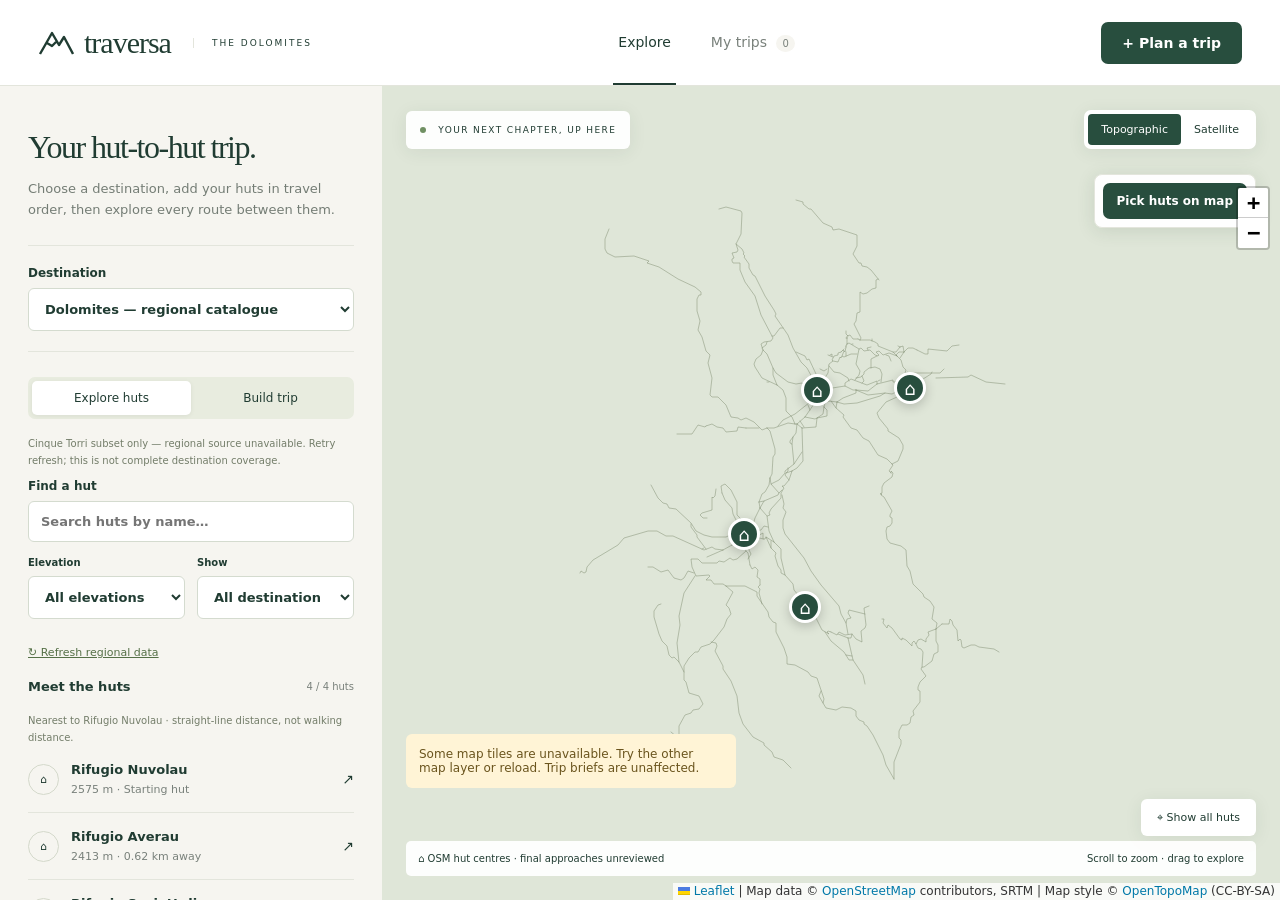
==== commit f323cb77: "Release trip overview, overnight tracking and GPX/print/offline exports" ====
--- a/demo/index.html
+++ b/demo/index.html
@@ -1,8 +1,8 @@
 <!doctype html>
 <html lang="en"><head><meta charset="utf-8"><meta name="viewport" content="width=device-width,initial-scale=1"><meta name="theme-color" content="#193e32"><title>Traversa — Find your mountain rhythm</title><meta name="description" content="Explore the Dolomites and plan your own hut-to-hut trip brief."><link rel="stylesheet" href="vendor/leaflet.css"><link rel="stylesheet" href="style.css"></head><body>
 <header><a class="brand" href="#" aria-label="Traversa home"><svg viewBox="0 0 36 28" width="36" height="28" aria-hidden="true"><path d="M2 25 14 4l7 12 5-8 9 17M9 14l5 3 4-4" fill="none" stroke="currentColor" stroke-width="2.4" stroke-linejoin="round"/></svg> traversa<span>THE DOLOMITES</span></a><nav aria-label="Main navigation"><button class="nav active" data-view="explore">Explore</button><button class="nav" data-view="trips">My trips <span id="trip-count">0</span></button></nav><button class="primary" id="new-trip">+ Plan a trip</button></header>
-<main id="explore"><aside id="sidebar"><div class="eyebrow">ITALY · 46°30′ N, 12°03′ E</div><h1>Your hut-to-hut trip.</h1><p class="intro">Choose a destination, add your huts in travel order, then explore every route between them.</p><div class="region wide"><label style="width:100%">Destination<select id="destination"><option value="dolomites">Dolomites — regional catalogue</option><option value="cortina">Cortina d’Ampezzo area</option><option value="cinque">Cinque Torri &amp; Nuvolau</option></select></label></div><div class="explorer-tabs"><button id="browse-huts" class="selected">Explore huts</button><button id="browse-routes">Build trip</button></div><div id="catalogue-status" role="status" class="catalogue-status">Loading regional catalogue…</div><div id="hut-controls"><label>Find a hut<input id="hut-search" type="search" placeholder="Search huts by name…"></label><div class="filter-row"><label>Elevation<select id="elevation-filter"><option value="all">All elevations</option><option value="low">Below 2,000 m</option><option value="high">2,000 m and above</option></select></label><label>Show<select id="route-filter"><option value="all">All destination huts</option><option value="near">Within 2 km of route</option></select></label></div><button id="refresh-catalogue" class="text-button">↻ Refresh regional data</button></div><div id="route-controls" hidden><div class="trip-mode"><button id="build-mode" class="selected">Choose huts</button><button id="review-mode">Review trip <span id="review-count">0</span></button></div><div id="build-panel"><h2 id="build-heading">1. Choose two huts</h2><p class="intro" id="build-help">Choose your starting hut and your first overnight stop. Preview the route, then add it to your trip.</p><label>Starting hut<select id="route-start"></select></label><label style="margin-top:12px">Next hut<select id="route-end"></select></label><details class="route-options"><summary>Route options</summary><label>Routing provider<select id="routing-provider"><option value="mapped">Mapped trails (local / OSM)</option><option value="ors">Openrouteservice hiking</option></select></label><p id="ors-status" class="catalogue-status" role="status">Checking ORS configuration…</p><div class="filter-row"><label>Maximum recorded difficulty<select id="route-difficulty"><option value="hiking">Hiking (T1)</option><option value="mountain_hiking" selected>Mountain hiking (T2)</option><option value="demanding_mountain_hiking">Demanding hiking (T3)</option></select></label></div></details><button class="primary full" id="calculate-route">Calculate mapped stage →</button></div><div id="review-panel" hidden><p class="intro">Check your days, adjust overnight stops and save your trip.</p><details class="plan-settings"><summary>Trip dates &amp; daily limits</summary><div id="plan-settings"></div></details><div id="plan-draft-status" class="catalogue-status" role="status"></div><div id="review-empty" class="note">Choose your huts in travel order and calculate the trip to see every leg here.</div><div id="stage-list"></div><button class="outline full" id="clear-route" hidden>Clear planned stages</button></div><div id="route-result" aria-live="polite"></div></div><div id="discover-huts"><div class="section-title"><h2>Meet the huts</h2><span id="hut-count">04 places</span></div><p id="hut-order" class="catalogue-status"></p><div id="hut-list"></div></div><div class="note"><strong>Explore now. Plan thoughtfully.</strong><p>Explore mapped trails between huts. Final hut approaches and current conditions need review. Accommodation availability is not confirmed.</p></div><button class="outline full" id="sources">About the map &amp; data ↗</button></aside><section class="map-panel" aria-label="Interactive Dolomites map"><div id="map"></div><div class="map-top"><div class="map-caption"><span class="live-dot"></span> YOUR NEXT CHAPTER, UP HERE</div><div class="layers" role="group" aria-label="Map layer"><button id="topo" class="selected">Topographic</button><button id="satellite">Satellite</button></div></div><button id="fit" class="map-fit" aria-label="Show all huts">⌖ Show all huts</button><div id="map-message" class="map-message" role="status" hidden></div><div class="map-bottom"><span>⌂ OSM hut centres · final approaches unreviewed</span><span>Scroll to zoom · drag to explore</span></div></section></main>
+<main id="explore"><aside id="sidebar"><div class="eyebrow">ITALY · 46°30′ N, 12°03′ E</div><h1>Your hut-to-hut trip.</h1><p class="intro">Choose a destination, add your huts in travel order, then explore every route between them.</p><div class="region wide"><label style="width:100%">Destination<select id="destination"><option value="dolomites">Dolomites — regional catalogue</option><option value="cortina">Cortina d’Ampezzo area</option><option value="cinque">Cinque Torri &amp; Nuvolau</option></select></label></div><div class="explorer-tabs"><button id="browse-huts" class="selected">Explore huts</button><button id="browse-routes">Build trip</button></div><div id="catalogue-status" role="status" class="catalogue-status">Loading regional catalogue…</div><div id="hut-controls"><label>Find a hut<input id="hut-search" type="search" placeholder="Search huts by name…"></label><div class="filter-row"><label>Elevation<select id="elevation-filter"><option value="all">All elevations</option><option value="low">Below 2,000 m</option><option value="high">2,000 m and above</option></select></label><label>Show<select id="route-filter"><option value="all">All destination huts</option><option value="near">Within 2 km of route</option></select></label></div><button id="refresh-catalogue" class="text-button">↻ Refresh regional data</button></div><div id="route-controls" hidden><div class="trip-mode"><button id="build-mode" class="selected">Choose huts</button><button id="review-mode">Review trip <span id="review-count">0</span></button></div><div id="build-panel"><h2 id="build-heading">1. Choose two huts</h2><p class="intro" id="build-help">Choose your starting hut and your first overnight stop. Preview the route, then add it to your trip.</p><label>Starting hut<select id="route-start"></select></label><label style="margin-top:12px">Next hut<select id="route-end"></select></label><details class="route-options"><summary>Route options</summary><label>Routing provider<select id="routing-provider"><option value="mapped">Mapped trails (local / OSM)</option><option value="ors">Openrouteservice hiking</option></select></label><p id="ors-status" class="catalogue-status" role="status">Checking ORS configuration…</p><div class="filter-row"><label>Maximum recorded difficulty<select id="route-difficulty"><option value="hiking">Hiking (T1)</option><option value="mountain_hiking" selected>Mountain hiking (T2)</option><option value="demanding_mountain_hiking">Demanding hiking (T3)</option></select></label></div></details><button class="primary full" id="calculate-route">Calculate mapped stage →</button></div><div id="review-panel" hidden><section id="trip-overview" aria-label="Trip overview" hidden></section><p class="intro">Check your days, adjust overnight stops and save your trip.</p><details class="plan-settings"><summary>Trip dates &amp; daily limits</summary><div id="plan-settings"></div></details><div id="plan-draft-status" class="catalogue-status" role="status"></div><div id="review-empty" class="note">Choose your huts in travel order and calculate the trip to see every leg here.</div><div id="stage-list"></div><button class="outline full" id="clear-route" hidden>Clear planned stages</button></div><div id="route-result" aria-live="polite"></div></div><div id="discover-huts"><div class="section-title"><h2>Meet the huts</h2><span id="hut-count">04 places</span></div><p id="hut-order" class="catalogue-status"></p><div id="hut-list"></div></div><div class="note"><strong>Explore now. Plan thoughtfully.</strong><p>Explore mapped trails between huts. Final hut approaches and current conditions need review. Accommodation availability is not confirmed.</p></div><button class="outline full" id="sources">About the map &amp; data ↗</button></aside><section class="map-panel" aria-label="Interactive Dolomites map"><div id="map"></div><div class="map-top"><div class="map-caption"><span class="live-dot"></span> YOUR NEXT CHAPTER, UP HERE</div><div class="layers" role="group" aria-label="Map layer"><button id="topo" class="selected">Topographic</button><button id="satellite">Satellite</button></div></div><button id="fit" class="map-fit" aria-label="Show all huts">⌖ Show all huts</button><div id="map-message" class="map-message" role="status" hidden></div><div class="map-bottom"><span>⌂ OSM hut centres · final approaches unreviewed</span><span>Scroll to zoom · drag to explore</span></div></section></main>
 <main id="trips" hidden><div class="trips-heading"><div><div class="eyebrow">YOUR JOURNEYS</div><h1>A mountain escape,<br>in the making.</h1><p class="intro">Your plans stay in this browser. Back them up to take them with you.</p></div><div class="backup-actions"><button class="outline" id="import">Import backup</button><button class="outline" id="export">Export all</button></div></div><div id="trip-list"></div><input type="file" id="import-file" accept="application/json,.json" hidden></main>
 <dialog id="planner"><div class="modal-head"><div><div class="eyebrow">A JOURNEY OF YOUR OWN</div><h2 id="planner-title">Find your mountain rhythm.</h2></div><button class="icon close" aria-label="Close planner">×</button></div><ol class="steps"><li class="current">01 <span>The essentials</span></li><li>02 <span>Your hiking style</span></li><li>03 <span>Make it yours</span></li></ol><form id="trip-form"><div id="form-page"></div><div class="form-footer"><span id="draft-status" role="status">Draft saved automatically</span><div><button type="button" class="outline" id="back">Back</button><button type="submit" class="primary" id="next">Continue →</button></div></div></form></dialog>
 <dialog id="detail"><div class="modal-head"><div><div class="eyebrow" id="detail-eyebrow"></div><h2 id="detail-title"></h2></div><button class="icon close" aria-label="Close details">×</button></div><div id="detail-body"></div></dialog><div id="toast" role="status" hidden></div>
-<script src="vendor/leaflet.js"></script><script src="graph.js"></script><script src="itinerary-core.js"></script><script src="app.js" defer></script><script src="explorer.js" defer></script><script src="itinerary.js" defer></script><script src="navigation.js" defer></script><script src="stops.js" defer></script></body></html>
+<script src="vendor/leaflet.js"></script><script src="graph.js"></script><script src="itinerary-core.js"></script><script src="trip-export.js" defer></script><script src="travel.js" defer></script><script src="app.js" defer></script><script src="explorer.js" defer></script><script src="overnight.js" defer></script><script src="itinerary.js" defer></script><script src="navigation.js" defer></script><script src="stops.js" defer></script></body></html>
--- a/demo/style.css
+++ b/demo/style.css
@@ -5,3 +5,11 @@
 #sidebar h1{font-size:32px;line-height:1.15;margin:12px 0}#sidebar>.eyebrow{display:none}#sidebar>.intro{font-size:13px;line-height:1.6}.trip-mode{display:flex;gap:6px;margin:4px 0 22px;background:#e8ecdf;padding:4px;border-radius:7px}.trip-mode button{flex:1;padding:12px 8px;border-radius:5px}.trip-mode .selected{background:#fff;box-shadow:0 1px 5px #0001}#review-count{background:#dce8db;padding:2px 6px;border-radius:20px}#build-panel h2{font-size:20px}.route-options,.route-evidence,.day-options{margin:16px 0;border:1px solid var(--line);border-radius:6px;padding:12px}.route-options summary,.route-evidence summary,.day-options summary{cursor:pointer;font-size:12px;font-weight:600}.route-options[open]>label{display:block;margin-top:16px}.route-caution{font-size:11px;line-height:1.6;color:#775421;background:#fff5dd;padding:10px;border-radius:5px}.route-tooltip{max-width:310px;white-space:normal;font-size:13px;line-height:1.7;padding:12px 16px;border-radius:8px;box-shadow:0 4px 22px #0002}.route-tooltip small{color:#6d654e}.trip-route{cursor:pointer;transition:stroke .12s,stroke-width .12s}.trip-route:focus{outline:none;stroke:#efab32;stroke-width:12}.stage-card .stage-row{margin:0;border:0}.day-options{margin:8px 12px}.stage-edit-actions{margin-top:10px}#discover-huts[hidden],#build-panel[hidden],#review-panel[hidden]{display:none}#route-result{scroll-margin-top:15px}#catalogue-status{padding-bottom:10px}.stage-summary{margin-top:16px}#route-controls>.trip-mode{position:sticky;top:0;z-index:2}.route-metrics small{font-size:11px}#clear-route{margin-top:16px}.stage-row:hover,.stage-row:focus-visible{background:#eef3e8}
 @media(max-width:700px){.route-tooltip{max-width:230px;font-size:12px}#sidebar h1{font-size:28px}.trip-mode button{font-size:12px}}
 .trip-stop{border-left:3px solid #bad0b5;padding:10px 0 4px 12px;margin:12px 0}.trip-stop label{display:block}.stop-actions{display:flex;justify-content:space-between}.stop-actions button{padding:8px 0}.trip-stop select{width:100%}#stops-status{font-size:12px;margin-top:12px}#append-hut{margin:10px 0}#build-panel>label[hidden]{display:none}
+.map-picking{position:absolute;right:24px;top:88px;z-index:450;max-width:265px;background:#fffffff5;border:1px solid var(--line);border-radius:8px;padding:8px;box-shadow:0 3px 18px #24463120}.map-picking .primary{width:100%;font-size:12px;padding:11px 14px}.map-picking p{font-size:11px;line-height:1.6;margin:10px 5px 2px}.map-picking .text-button{font-size:11px;padding:8px 5px}.selected-hut-marker{background:#a16e25;font-weight:700;font-size:13px;z-index:1000!important;border-color:#fff;box-shadow:0 0 0 2px #a16e25,0 3px 12px #0003}.map-picking button[aria-pressed=true]{background:#a16e25}
+@media(max-width:650px){.map-picking{right:16px;top:72px;max-width:230px}.map-picking p{font-size:10px}}
+.map-picking{z-index:460}.map-message{top:auto;bottom:112px;right:auto;max-width:330px;pointer-events:none}
+@media(max-width:650px){.map-message{left:16px;max-width:190px;font-size:10px;padding:8px}}
+#trip-overview{border:1px solid #cbd8c5;border-radius:10px;background:#fff;padding:18px;margin:0 0 22px}#trip-overview h2{font-size:24px;overflow-wrap:anywhere}.overview-dates{font-size:12px;color:var(--muted);line-height:1.8}.overview-metrics{display:grid;grid-template-columns:repeat(3,minmax(0,1fr));gap:8px;border-block:1px solid var(--line);padding:16px 0}.overview-metrics strong{display:block;font-size:15px;overflow-wrap:anywhere}.overview-metrics small{display:block;font-size:10px;line-height:1.5;color:var(--muted);margin-top:6px}.overview-checks{background:#fff3d8;border-radius:6px;padding:10px;margin:14px 0;font-size:12px;line-height:1.6}.overview-checks summary{cursor:pointer;font-weight:600}.overview-checks ul{padding-left:18px}.overview-access{font-size:11px;line-height:1.7;color:#775421}.day-checks{display:flex;gap:6px;flex-wrap:wrap;margin:0 0 12px}.day-checks span{background:#fff3d8;color:#775421;border-radius:4px;padding:4px 6px;font-size:10px}.stage-card.selected-day{border-color:#b77a20;box-shadow:0 0 0 1px #b77a20}.selected-day .stage-row{background:#fff6e3}.stage-row[aria-pressed=true] strong{color:#855519}
+.overnight-card{display:block;width:100%;text-align:left;border:1px solid #d7dfd0;background:#f3f6ef;border-radius:7px;padding:12px;margin:8px 0 14px}.overnight-card span,.overnight-card small{display:block;font-size:10px;color:var(--muted)}.overnight-card strong{display:block;font-size:12px;margin:6px 0}.overnight-card.status-confirmed{border-color:#9bbf9a;background:#edf6e9}.overnight-card.status-requested{background:#fff5df;border-color:#dcc899}.overnight-editor{padding:18px;background:#edf2e7;border:1px solid #d4dec9;border-radius:8px;margin:12px 0 24px}.overnight-editor h3,.hut-practical h3{font-size:16px;margin-top:0}.overnight-editor label{margin:14px 0}.overnight-editor textarea{font:inherit;width:100%;padding:12px;border:1px solid #d4dbcf;border-radius:6px;resize:vertical;background:#fff;color:var(--ink)}.hut-practical{background:#fff;border:1px solid var(--line);border-radius:8px;padding:18px;margin:18px 0}.operator-link{display:inline-block;text-decoration:none;font-size:12px}.overview-bookings{font-size:11px;line-height:1.8;padding:12px 0;border-bottom:1px solid var(--line)}.overview-bookings small{color:var(--muted)}textarea:focus-visible{outline:3px solid #c19a48;outline-offset:3px}
+.travel-actions{display:flex;flex-wrap:wrap;gap:8px;margin:14px 0}.travel-actions button{font-size:11px;flex:1}.travel-hint{font-size:10px;line-height:1.7;color:var(--muted)}.include-notes{display:flex;flex-direction:row;align-items:center;margin:18px 0}.include-notes input{width:auto}#itinerary-preview{background:#fff;border:1px solid var(--line);padding:20px;margin-top:24px}.export-day{border-top:1px solid var(--line);padding-top:16px;margin-top:20px;break-inside:avoid}.export-day h2{font-size:20px}.export-day h3{font-size:14px}.export-itinerary h1{font-size:28px;overflow-wrap:anywhere}.export-itinerary p,.export-itinerary li{font-size:12px}.export-warning{background:#fff3d8;padding:12px;color:#775421}.export-notes{white-space:pre-wrap;overflow-wrap:anywhere}.export-itinerary a{overflow-wrap:anywhere}.trip-print-copy{display:none}
+@media print{body.printing-itinerary>*{display:none!important}body.printing-itinerary>.trip-print-copy{display:block!important;background:white;color:#203c32}.export-day{break-inside:avoid}.export-itinerary h1{font-size:24pt}.export-itinerary p,.export-itinerary li{font-size:10pt}@page{margin:16mm}}
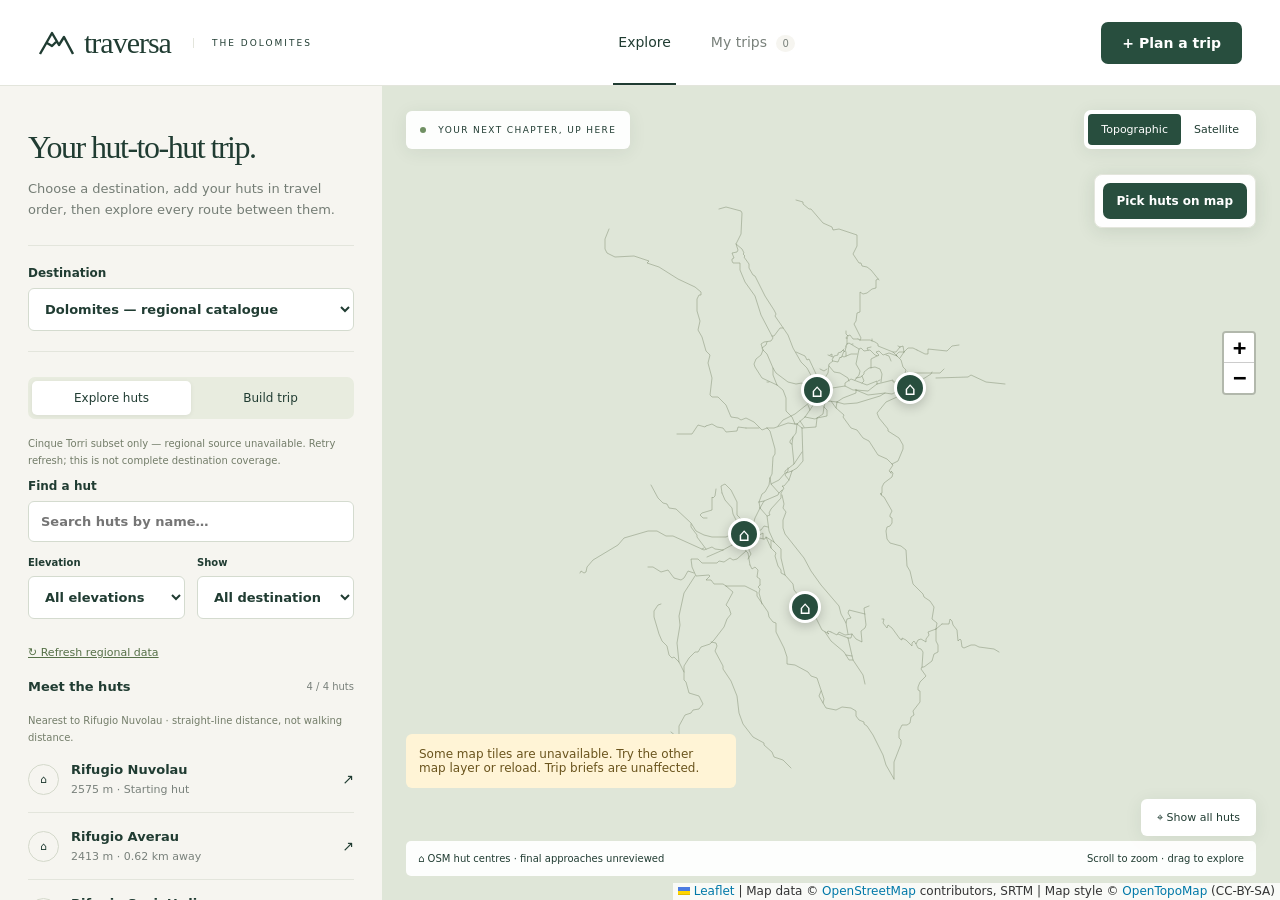
==== commit a14f0892: "Release route comparison, pre-trip reviews and simpler reliable multi-hut planning" ====
--- a/demo/index.html
+++ b/demo/index.html
@@ -1,8 +1,8 @@
 <!doctype html>
 <html lang="en"><head><meta charset="utf-8"><meta name="viewport" content="width=device-width,initial-scale=1"><meta name="theme-color" content="#193e32"><title>Traversa — Find your mountain rhythm</title><meta name="description" content="Explore the Dolomites and plan your own hut-to-hut trip brief."><link rel="stylesheet" href="vendor/leaflet.css"><link rel="stylesheet" href="style.css"></head><body>
 <header><a class="brand" href="#" aria-label="Traversa home"><svg viewBox="0 0 36 28" width="36" height="28" aria-hidden="true"><path d="M2 25 14 4l7 12 5-8 9 17M9 14l5 3 4-4" fill="none" stroke="currentColor" stroke-width="2.4" stroke-linejoin="round"/></svg> traversa<span>THE DOLOMITES</span></a><nav aria-label="Main navigation"><button class="nav active" data-view="explore">Explore</button><button class="nav" data-view="trips">My trips <span id="trip-count">0</span></button></nav><button class="primary" id="new-trip">+ Plan a trip</button></header>
-<main id="explore"><aside id="sidebar"><div class="eyebrow">ITALY · 46°30′ N, 12°03′ E</div><h1>Your hut-to-hut trip.</h1><p class="intro">Choose a destination, add your huts in travel order, then explore every route between them.</p><div class="region wide"><label style="width:100%">Destination<select id="destination"><option value="dolomites">Dolomites — regional catalogue</option><option value="cortina">Cortina d’Ampezzo area</option><option value="cinque">Cinque Torri &amp; Nuvolau</option></select></label></div><div class="explorer-tabs"><button id="browse-huts" class="selected">Explore huts</button><button id="browse-routes">Build trip</button></div><div id="catalogue-status" role="status" class="catalogue-status">Loading regional catalogue…</div><div id="hut-controls"><label>Find a hut<input id="hut-search" type="search" placeholder="Search huts by name…"></label><div class="filter-row"><label>Elevation<select id="elevation-filter"><option value="all">All elevations</option><option value="low">Below 2,000 m</option><option value="high">2,000 m and above</option></select></label><label>Show<select id="route-filter"><option value="all">All destination huts</option><option value="near">Within 2 km of route</option></select></label></div><button id="refresh-catalogue" class="text-button">↻ Refresh regional data</button></div><div id="route-controls" hidden><div class="trip-mode"><button id="build-mode" class="selected">Choose huts</button><button id="review-mode">Review trip <span id="review-count">0</span></button></div><div id="build-panel"><h2 id="build-heading">1. Choose two huts</h2><p class="intro" id="build-help">Choose your starting hut and your first overnight stop. Preview the route, then add it to your trip.</p><label>Starting hut<select id="route-start"></select></label><label style="margin-top:12px">Next hut<select id="route-end"></select></label><details class="route-options"><summary>Route options</summary><label>Routing provider<select id="routing-provider"><option value="mapped">Mapped trails (local / OSM)</option><option value="ors">Openrouteservice hiking</option></select></label><p id="ors-status" class="catalogue-status" role="status">Checking ORS configuration…</p><div class="filter-row"><label>Maximum recorded difficulty<select id="route-difficulty"><option value="hiking">Hiking (T1)</option><option value="mountain_hiking" selected>Mountain hiking (T2)</option><option value="demanding_mountain_hiking">Demanding hiking (T3)</option></select></label></div></details><button class="primary full" id="calculate-route">Calculate mapped stage →</button></div><div id="review-panel" hidden><section id="trip-overview" aria-label="Trip overview" hidden></section><p class="intro">Check your days, adjust overnight stops and save your trip.</p><details class="plan-settings"><summary>Trip dates &amp; daily limits</summary><div id="plan-settings"></div></details><div id="plan-draft-status" class="catalogue-status" role="status"></div><div id="review-empty" class="note">Choose your huts in travel order and calculate the trip to see every leg here.</div><div id="stage-list"></div><button class="outline full" id="clear-route" hidden>Clear planned stages</button></div><div id="route-result" aria-live="polite"></div></div><div id="discover-huts"><div class="section-title"><h2>Meet the huts</h2><span id="hut-count">04 places</span></div><p id="hut-order" class="catalogue-status"></p><div id="hut-list"></div></div><div class="note"><strong>Explore now. Plan thoughtfully.</strong><p>Explore mapped trails between huts. Final hut approaches and current conditions need review. Accommodation availability is not confirmed.</p></div><button class="outline full" id="sources">About the map &amp; data ↗</button></aside><section class="map-panel" aria-label="Interactive Dolomites map"><div id="map"></div><div class="map-top"><div class="map-caption"><span class="live-dot"></span> YOUR NEXT CHAPTER, UP HERE</div><div class="layers" role="group" aria-label="Map layer"><button id="topo" class="selected">Topographic</button><button id="satellite">Satellite</button></div></div><button id="fit" class="map-fit" aria-label="Show all huts">⌖ Show all huts</button><div id="map-message" class="map-message" role="status" hidden></div><div class="map-bottom"><span>⌂ OSM hut centres · final approaches unreviewed</span><span>Scroll to zoom · drag to explore</span></div></section></main>
+<main id="explore"><aside id="sidebar"><div class="eyebrow">ITALY · 46°30′ N, 12°03′ E</div><h1>Your hut-to-hut trip.</h1><p class="intro">Choose a destination, add your huts in travel order, then explore every route between them.</p><div class="region wide"><label style="width:100%">Destination<select id="destination"><option value="dolomites">Dolomites — regional catalogue</option><option value="cortina">Cortina d’Ampezzo area</option><option value="cinque">Cinque Torri &amp; Nuvolau</option></select></label></div><div class="explorer-tabs"><button id="browse-huts" class="selected">Explore huts</button><button id="browse-routes">Build trip</button></div><div id="catalogue-status" role="status" class="catalogue-status">Loading regional catalogue…</div><div id="hut-controls"><label>Find a hut<input id="hut-search" type="search" placeholder="Search huts by name…"></label><div class="filter-row"><label>Elevation<select id="elevation-filter"><option value="all">All elevations</option><option value="low">Below 2,000 m</option><option value="high">2,000 m and above</option></select></label><label>Show<select id="route-filter"><option value="all">All destination huts</option><option value="near">Within 2 km of route</option></select></label></div><button id="refresh-catalogue" class="text-button">↻ Refresh regional data</button></div><div id="route-controls" hidden><details class="plan-settings"><summary>Trip dates, group &amp; daily limits</summary><div id="plan-settings"></div></details><div class="trip-mode"><button id="build-mode" class="selected">Choose huts</button><button id="review-mode">Review trip <span id="review-count">0</span></button></div><div id="build-panel"><h2 id="build-heading">1. Choose two huts</h2><p class="intro" id="build-help">Choose your starting hut and your first overnight stop. Preview the route, then add it to your trip.</p><label>Starting hut<select id="route-start"></select></label><label style="margin-top:12px">Next hut<select id="route-end"></select></label><label>Route calculations<select id="routing-provider"><option value="mapped">Mapped trails (local / OSM)</option><option value="ors" selected>Openrouteservice hiking</option></select></label><p id="ors-status" class="catalogue-status" role="status">Checking ORS configuration…</p><details class="route-options"><summary>Difficulty options</summary><div class="filter-row"><label>Maximum recorded difficulty<select id="route-difficulty"><option value="hiking">Hiking (T1)</option><option value="mountain_hiking" selected>Mountain hiking (T2)</option><option value="demanding_mountain_hiking">Demanding hiking (T3)</option></select></label></div></details><button class="primary full" id="calculate-route">Calculate mapped stage →</button></div><div id="review-panel" hidden><section id="trip-overview" aria-label="Trip overview" hidden></section><p class="intro">Check your days, adjust overnight stops and save your trip.</p><div id="plan-draft-status" class="catalogue-status" role="status"></div><div id="review-empty" class="note">Choose your huts in travel order and calculate the trip to see every leg here.</div><div id="stage-list"></div><button class="outline full" id="clear-route" hidden>Clear planned stages</button></div><div id="route-result" aria-live="polite"></div></div><div id="discover-huts"><div class="section-title"><h2>Meet the huts</h2><span id="hut-count">04 places</span></div><p id="hut-order" class="catalogue-status"></p><div id="hut-list"></div></div><div class="note"><strong>Explore now. Plan thoughtfully.</strong><p>Explore mapped trails between huts. Final hut approaches and current conditions need review. Accommodation availability is not confirmed.</p></div><button class="outline full" id="sources">About the map &amp; data ↗</button></aside><section class="map-panel" aria-label="Interactive Dolomites map"><div id="map"></div><div class="map-top"><div class="map-caption"><span class="live-dot"></span> YOUR NEXT CHAPTER, UP HERE</div><div class="layers" role="group" aria-label="Map layer"><button id="topo" class="selected">Topographic</button><button id="satellite">Satellite</button></div></div><button id="fit" class="map-fit" aria-label="Show all huts">⌖ Show all huts</button><div id="map-message" class="map-message" role="status" hidden></div><div class="map-bottom"><span>⌂ OSM hut centres · final approaches unreviewed</span><span>Scroll to zoom · drag to explore</span></div></section></main>
 <main id="trips" hidden><div class="trips-heading"><div><div class="eyebrow">YOUR JOURNEYS</div><h1>A mountain escape,<br>in the making.</h1><p class="intro">Your plans stay in this browser. Back them up to take them with you.</p></div><div class="backup-actions"><button class="outline" id="import">Import backup</button><button class="outline" id="export">Export all</button></div></div><div id="trip-list"></div><input type="file" id="import-file" accept="application/json,.json" hidden></main>
-<dialog id="planner"><div class="modal-head"><div><div class="eyebrow">A JOURNEY OF YOUR OWN</div><h2 id="planner-title">Find your mountain rhythm.</h2></div><button class="icon close" aria-label="Close planner">×</button></div><ol class="steps"><li class="current">01 <span>The essentials</span></li><li>02 <span>Your hiking style</span></li><li>03 <span>Make it yours</span></li></ol><form id="trip-form"><div id="form-page"></div><div class="form-footer"><span id="draft-status" role="status">Draft saved automatically</span><div><button type="button" class="outline" id="back">Back</button><button type="submit" class="primary" id="next">Continue →</button></div></div></form></dialog>
-<dialog id="detail"><div class="modal-head"><div><div class="eyebrow" id="detail-eyebrow"></div><h2 id="detail-title"></h2></div><button class="icon close" aria-label="Close details">×</button></div><div id="detail-body"></div></dialog><div id="toast" role="status" hidden></div>
-<script src="vendor/leaflet.js"></script><script src="graph.js"></script><script src="itinerary-core.js"></script><script src="trip-export.js" defer></script><script src="travel.js" defer></script><script src="app.js" defer></script><script src="explorer.js" defer></script><script src="overnight.js" defer></script><script src="itinerary.js" defer></script><script src="navigation.js" defer></script><script src="stops.js" defer></script></body></html>
+<dialog id="planner" aria-labelledby="planner-title"><div class="modal-head"><div><div class="eyebrow">A JOURNEY OF YOUR OWN</div><h2 id="planner-title">Find your mountain rhythm.</h2></div><button class="icon close" aria-label="Close planner">×</button></div><ol class="steps"><li class="current">01 <span>The essentials</span></li><li>02 <span>Your hiking style</span></li><li>03 <span>Make it yours</span></li></ol><form id="trip-form"><div id="form-page"></div><div class="form-footer"><span id="draft-status" role="status">Draft saved automatically</span><div><button type="button" class="outline" id="back">Back</button><button type="submit" class="primary" id="next">Continue →</button></div></div></form></dialog>
+<dialog id="detail" aria-labelledby="detail-title"><div class="modal-head"><div><div class="eyebrow" id="detail-eyebrow"></div><h2 id="detail-title"></h2></div><button class="icon close" aria-label="Close details">×</button></div><div id="detail-body"></div></dialog><div id="toast" role="status" hidden></div>
+<script src="vendor/leaflet.js"></script><script src="graph.js"></script><script src="itinerary-core.js"></script><script src="hut-info.js" defer></script><script src="trip-export.js" defer></script><script src="travel.js" defer></script><script src="app.js" defer></script><script src="explorer.js" defer></script><script src="overnight.js" defer></script><script src="review.js" defer></script><script src="comparison.js" defer></script><script src="itinerary.js" defer></script><script src="navigation.js" defer></script><script src="stops.js" defer></script><script src="journeys.js" defer></script></body></html>
--- a/demo/style.css
+++ b/demo/style.css
@@ -13,3 +13,11 @@
 .overnight-card{display:block;width:100%;text-align:left;border:1px solid #d7dfd0;background:#f3f6ef;border-radius:7px;padding:12px;margin:8px 0 14px}.overnight-card span,.overnight-card small{display:block;font-size:10px;color:var(--muted)}.overnight-card strong{display:block;font-size:12px;margin:6px 0}.overnight-card.status-confirmed{border-color:#9bbf9a;background:#edf6e9}.overnight-card.status-requested{background:#fff5df;border-color:#dcc899}.overnight-editor{padding:18px;background:#edf2e7;border:1px solid #d4dec9;border-radius:8px;margin:12px 0 24px}.overnight-editor h3,.hut-practical h3{font-size:16px;margin-top:0}.overnight-editor label{margin:14px 0}.overnight-editor textarea{font:inherit;width:100%;padding:12px;border:1px solid #d4dbcf;border-radius:6px;resize:vertical;background:#fff;color:var(--ink)}.hut-practical{background:#fff;border:1px solid var(--line);border-radius:8px;padding:18px;margin:18px 0}.operator-link{display:inline-block;text-decoration:none;font-size:12px}.overview-bookings{font-size:11px;line-height:1.8;padding:12px 0;border-bottom:1px solid var(--line)}.overview-bookings small{color:var(--muted)}textarea:focus-visible{outline:3px solid #c19a48;outline-offset:3px}
 .travel-actions{display:flex;flex-wrap:wrap;gap:8px;margin:14px 0}.travel-actions button{font-size:11px;flex:1}.travel-hint{font-size:10px;line-height:1.7;color:var(--muted)}.include-notes{display:flex;flex-direction:row;align-items:center;margin:18px 0}.include-notes input{width:auto}#itinerary-preview{background:#fff;border:1px solid var(--line);padding:20px;margin-top:24px}.export-day{border-top:1px solid var(--line);padding-top:16px;margin-top:20px;break-inside:avoid}.export-day h2{font-size:20px}.export-day h3{font-size:14px}.export-itinerary h1{font-size:28px;overflow-wrap:anywhere}.export-itinerary p,.export-itinerary li{font-size:12px}.export-warning{background:#fff3d8;padding:12px;color:#775421}.export-notes{white-space:pre-wrap;overflow-wrap:anywhere}.export-itinerary a{overflow-wrap:anywhere}.trip-print-copy{display:none}
 @media print{body.printing-itinerary>*{display:none!important}body.printing-itinerary>.trip-print-copy{display:block!important;background:white;color:#203c32}.export-day{break-inside:avoid}.export-itinerary h1{font-size:24pt}.export-itinerary p,.export-itinerary li{font-size:10pt}@page{margin:16mm}}
+.provider-evidence{font-size:12px;padding:10px;border-radius:6px;background:#edf3e7;line-height:1.7}.provider-evidence small{font-size:10px;color:var(--muted)}.original-opening{font-size:11px;margin:12px 0}.original-opening summary{cursor:pointer}.original-opening p{overflow-wrap:anywhere}#build-panel>label{margin:16px 0}
+.overview-metrics{grid-template-columns:repeat(2,minmax(0,1fr))}.overview-elevation{font-size:11px;line-height:1.7;color:var(--muted)}
+.comparison-scroll{overflow-x:auto;margin:18px 0}.comparison-table{border-collapse:collapse;width:100%;font-size:12px;min-width:330px}.comparison-table caption{text-align:left;font-weight:600;margin:0 0 12px}.comparison-table th,.comparison-table td{padding:12px 8px;border-bottom:1px solid var(--line);text-align:left;vertical-align:top}.comparison-table thead th{background:#edf2e7}.comparison-table th small{display:block;font-weight:400;color:var(--muted);margin-top:6px}.comparison-table tbody th{font-size:11px;width:30%}#compare-day-route{margin-top:16px}#cancel-route-comparison{margin-top:12px}.alternative-route{cursor:pointer}
+.pretrip-card{margin:8px 0;text-align:left;font-size:12px}.pretrip-checks{display:grid;gap:14px;margin:20px 0}.pretrip-checks label{display:flex;align-items:flex-start;gap:10px;line-height:1.5}.pretrip-checks input{width:18px;height:18px;flex:0 0 18px;margin:3px 0;accent-color:#193e32}.overview-reviews{font-size:13px;line-height:1.6}
+.stop-order{display:flex;gap:12px;flex-wrap:wrap}.stop-order button{padding:8px 0;font-size:12px}.stop-order button:disabled{opacity:.4;cursor:default}
+.saved-trip-caution{display:block;color:var(--muted);font-size:11px;line-height:1.6}.trip-body h2{overflow-wrap:anywhere}#start-fresh-trip{margin-top:18px}#review-notes{font:inherit;width:100%;padding:12px;border:1px solid #d4dbcf;border-radius:6px;resize:vertical;color:var(--ink)}
+.map-panel .leaflet-top.leaflet-right{top:145px;right:14px}
+@media(max-width:700px){.map-panel .leaflet-top.leaflet-right{top:130px;right:8px}}
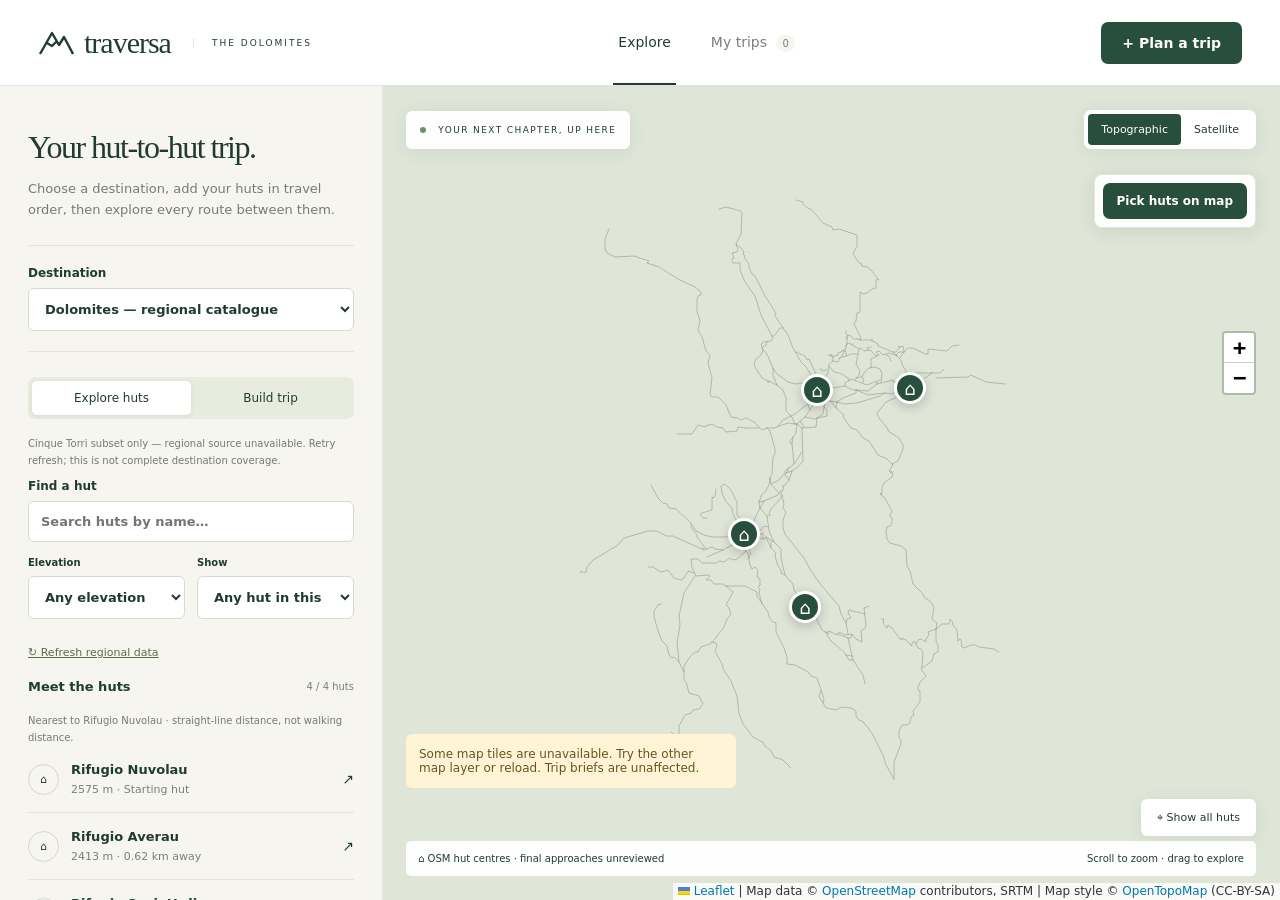
==== commit d216d341: "Simplify trip reset and unlimited preferences; preserve hut catalogue and verify new ORS huts" ====
--- a/demo/index.html
+++ b/demo/index.html
@@ -1,7 +1,7 @@
 <!doctype html>
 <html lang="en"><head><meta charset="utf-8"><meta name="viewport" content="width=device-width,initial-scale=1"><meta name="theme-color" content="#193e32"><title>Traversa — Find your mountain rhythm</title><meta name="description" content="Explore the Dolomites and plan your own hut-to-hut trip brief."><link rel="stylesheet" href="vendor/leaflet.css"><link rel="stylesheet" href="style.css"></head><body>
 <header><a class="brand" href="#" aria-label="Traversa home"><svg viewBox="0 0 36 28" width="36" height="28" aria-hidden="true"><path d="M2 25 14 4l7 12 5-8 9 17M9 14l5 3 4-4" fill="none" stroke="currentColor" stroke-width="2.4" stroke-linejoin="round"/></svg> traversa<span>THE DOLOMITES</span></a><nav aria-label="Main navigation"><button class="nav active" data-view="explore">Explore</button><button class="nav" data-view="trips">My trips <span id="trip-count">0</span></button></nav><button class="primary" id="new-trip">+ Plan a trip</button></header>
-<main id="explore"><aside id="sidebar"><div class="eyebrow">ITALY · 46°30′ N, 12°03′ E</div><h1>Your hut-to-hut trip.</h1><p class="intro">Choose a destination, add your huts in travel order, then explore every route between them.</p><div class="region wide"><label style="width:100%">Destination<select id="destination"><option value="dolomites">Dolomites — regional catalogue</option><option value="cortina">Cortina d’Ampezzo area</option><option value="cinque">Cinque Torri &amp; Nuvolau</option></select></label></div><div class="explorer-tabs"><button id="browse-huts" class="selected">Explore huts</button><button id="browse-routes">Build trip</button></div><div id="catalogue-status" role="status" class="catalogue-status">Loading regional catalogue…</div><div id="hut-controls"><label>Find a hut<input id="hut-search" type="search" placeholder="Search huts by name…"></label><div class="filter-row"><label>Elevation<select id="elevation-filter"><option value="all">All elevations</option><option value="low">Below 2,000 m</option><option value="high">2,000 m and above</option></select></label><label>Show<select id="route-filter"><option value="all">All destination huts</option><option value="near">Within 2 km of route</option></select></label></div><button id="refresh-catalogue" class="text-button">↻ Refresh regional data</button></div><div id="route-controls" hidden><details class="plan-settings"><summary>Trip dates, group &amp; daily limits</summary><div id="plan-settings"></div></details><div class="trip-mode"><button id="build-mode" class="selected">Choose huts</button><button id="review-mode">Review trip <span id="review-count">0</span></button></div><div id="build-panel"><h2 id="build-heading">1. Choose two huts</h2><p class="intro" id="build-help">Choose your starting hut and your first overnight stop. Preview the route, then add it to your trip.</p><label>Starting hut<select id="route-start"></select></label><label style="margin-top:12px">Next hut<select id="route-end"></select></label><label>Route calculations<select id="routing-provider"><option value="mapped">Mapped trails (local / OSM)</option><option value="ors" selected>Openrouteservice hiking</option></select></label><p id="ors-status" class="catalogue-status" role="status">Checking ORS configuration…</p><details class="route-options"><summary>Difficulty options</summary><div class="filter-row"><label>Maximum recorded difficulty<select id="route-difficulty"><option value="hiking">Hiking (T1)</option><option value="mountain_hiking" selected>Mountain hiking (T2)</option><option value="demanding_mountain_hiking">Demanding hiking (T3)</option></select></label></div></details><button class="primary full" id="calculate-route">Calculate mapped stage →</button></div><div id="review-panel" hidden><section id="trip-overview" aria-label="Trip overview" hidden></section><p class="intro">Check your days, adjust overnight stops and save your trip.</p><div id="plan-draft-status" class="catalogue-status" role="status"></div><div id="review-empty" class="note">Choose your huts in travel order and calculate the trip to see every leg here.</div><div id="stage-list"></div><button class="outline full" id="clear-route" hidden>Clear planned stages</button></div><div id="route-result" aria-live="polite"></div></div><div id="discover-huts"><div class="section-title"><h2>Meet the huts</h2><span id="hut-count">04 places</span></div><p id="hut-order" class="catalogue-status"></p><div id="hut-list"></div></div><div class="note"><strong>Explore now. Plan thoughtfully.</strong><p>Explore mapped trails between huts. Final hut approaches and current conditions need review. Accommodation availability is not confirmed.</p></div><button class="outline full" id="sources">About the map &amp; data ↗</button></aside><section class="map-panel" aria-label="Interactive Dolomites map"><div id="map"></div><div class="map-top"><div class="map-caption"><span class="live-dot"></span> YOUR NEXT CHAPTER, UP HERE</div><div class="layers" role="group" aria-label="Map layer"><button id="topo" class="selected">Topographic</button><button id="satellite">Satellite</button></div></div><button id="fit" class="map-fit" aria-label="Show all huts">⌖ Show all huts</button><div id="map-message" class="map-message" role="status" hidden></div><div class="map-bottom"><span>⌂ OSM hut centres · final approaches unreviewed</span><span>Scroll to zoom · drag to explore</span></div></section></main>
+<main id="explore"><aside id="sidebar"><div class="eyebrow">ITALY · 46°30′ N, 12°03′ E</div><h1>Your hut-to-hut trip.</h1><p class="intro">Choose a destination, add your huts in travel order, then explore every route between them.</p><div class="region wide"><label style="width:100%">Destination<select id="destination"><option value="dolomites">Dolomites — regional catalogue</option><option value="cortina">Cortina d’Ampezzo area</option><option value="cinque">Cinque Torri &amp; Nuvolau</option></select></label></div><div class="explorer-tabs"><button id="browse-huts" class="selected">Explore huts</button><button id="browse-routes">Build trip</button></div><div id="catalogue-status" role="status" class="catalogue-status">Loading regional catalogue…</div><div id="hut-controls"><label>Find a hut<input id="hut-search" type="search" placeholder="Search huts by name…"></label><div class="filter-row"><label>Elevation<select id="elevation-filter"><option value="all">Any elevation</option><option value="low">Below 2,000 m</option><option value="high">2,000 m and above</option></select></label><label>Show<select id="route-filter"><option value="all">Any hut in this destination</option><option value="near">Within 2 km of route</option></select></label></div><button id="refresh-catalogue" class="text-button">↻ Refresh regional data</button></div><div id="route-controls" hidden><details class="plan-settings"><summary>Trip dates, group &amp; daily limits</summary><div id="plan-settings"></div></details><button id="reset-trip-plan" class="outline full" disabled>Reset trip plan</button><div class="trip-mode"><button id="build-mode" class="selected">Choose huts</button><button id="review-mode">Review trip <span id="review-count">0</span></button></div><div id="build-panel"><h2 id="build-heading">1. Choose two huts</h2><p class="intro" id="build-help">Choose your starting hut and your first overnight stop. Preview the route, then add it to your trip.</p><label>Starting hut<select id="route-start"></select></label><label style="margin-top:12px">Next hut<select id="route-end"></select></label><label>Route calculations<select id="routing-provider"><option value="mapped">Mapped trails (local / OSM)</option><option value="ors" selected>Openrouteservice hiking</option></select></label><p id="ors-status" class="catalogue-status" role="status">Checking ORS configuration…</p><details class="route-options"><summary>Difficulty options</summary><div class="filter-row"><label>Maximum recorded difficulty<select id="route-difficulty"><option value="any">Any</option><option value="hiking">Hiking (T1)</option><option value="mountain_hiking" selected>Mountain hiking (T2)</option><option value="demanding_mountain_hiking">Demanding hiking (T3)</option></select></label></div><p class="intro">Any removes the recorded difficulty limit and may include alpine hiking.</p></details><button class="primary full" id="calculate-route">Calculate mapped stage →</button></div><div id="review-panel" hidden><section id="trip-overview" aria-label="Trip overview" hidden></section><p class="intro">Check your days, adjust overnight stops and save your trip.</p><div id="plan-draft-status" class="catalogue-status" role="status"></div><div id="review-empty" class="note">Choose your huts in travel order and calculate the trip to see every leg here.</div><div id="stage-list"></div><button class="outline full" id="clear-route" hidden>Clear planned stages</button></div><div id="route-result" aria-live="polite"></div></div><div id="discover-huts"><div class="section-title"><h2>Meet the huts</h2><span id="hut-count">04 places</span></div><p id="hut-order" class="catalogue-status"></p><div id="hut-list"></div></div><div class="note"><strong>Explore now. Plan thoughtfully.</strong><p>Explore mapped trails between huts. Final hut approaches and current conditions need review. Accommodation availability is not confirmed.</p></div><button class="outline full" id="sources">About the map &amp; data ↗</button></aside><section class="map-panel" aria-label="Interactive Dolomites map"><div id="map"></div><div class="map-top"><div class="map-caption"><span class="live-dot"></span> YOUR NEXT CHAPTER, UP HERE</div><div class="layers" role="group" aria-label="Map layer"><button id="topo" class="selected">Topographic</button><button id="satellite">Satellite</button></div></div><button id="fit" class="map-fit" aria-label="Show all huts">⌖ Show all huts</button><div id="map-message" class="map-message" role="status" hidden></div><div class="map-bottom"><span>⌂ OSM hut centres · final approaches unreviewed</span><span>Scroll to zoom · drag to explore</span></div></section></main>
 <main id="trips" hidden><div class="trips-heading"><div><div class="eyebrow">YOUR JOURNEYS</div><h1>A mountain escape,<br>in the making.</h1><p class="intro">Your plans stay in this browser. Back them up to take them with you.</p></div><div class="backup-actions"><button class="outline" id="import">Import backup</button><button class="outline" id="export">Export all</button></div></div><div id="trip-list"></div><input type="file" id="import-file" accept="application/json,.json" hidden></main>
 <dialog id="planner" aria-labelledby="planner-title"><div class="modal-head"><div><div class="eyebrow">A JOURNEY OF YOUR OWN</div><h2 id="planner-title">Find your mountain rhythm.</h2></div><button class="icon close" aria-label="Close planner">×</button></div><ol class="steps"><li class="current">01 <span>The essentials</span></li><li>02 <span>Your hiking style</span></li><li>03 <span>Make it yours</span></li></ol><form id="trip-form"><div id="form-page"></div><div class="form-footer"><span id="draft-status" role="status">Draft saved automatically</span><div><button type="button" class="outline" id="back">Back</button><button type="submit" class="primary" id="next">Continue →</button></div></div></form></dialog>
 <dialog id="detail" aria-labelledby="detail-title"><div class="modal-head"><div><div class="eyebrow" id="detail-eyebrow"></div><h2 id="detail-title"></h2></div><button class="icon close" aria-label="Close details">×</button></div><div id="detail-body"></div></dialog><div id="toast" role="status" hidden></div>
--- a/demo/style.css
+++ b/demo/style.css
@@ -21,3 +21,4 @@
 .saved-trip-caution{display:block;color:var(--muted);font-size:11px;line-height:1.6}.trip-body h2{overflow-wrap:anywhere}#start-fresh-trip{margin-top:18px}#review-notes{font:inherit;width:100%;padding:12px;border:1px solid #d4dbcf;border-radius:6px;resize:vertical;color:var(--ink)}
 .map-panel .leaflet-top.leaflet-right{top:145px;right:14px}
 @media(max-width:700px){.map-panel .leaflet-top.leaflet-right{top:130px;right:8px}}
+.optional-limit{flex:1;min-width:0}.optional-limit>label:first-child{font-size:11px}.optional-limit>input{width:100%}.any-limit{display:flex;flex-direction:row;align-items:center;gap:6px;margin:8px 0;font-size:12px}.any-limit input{width:16px;height:16px;margin:0;accent-color:#284e3e}#reset-trip-plan{margin-bottom:14px}#reset-trip-plan:disabled{opacity:.45;cursor:default}
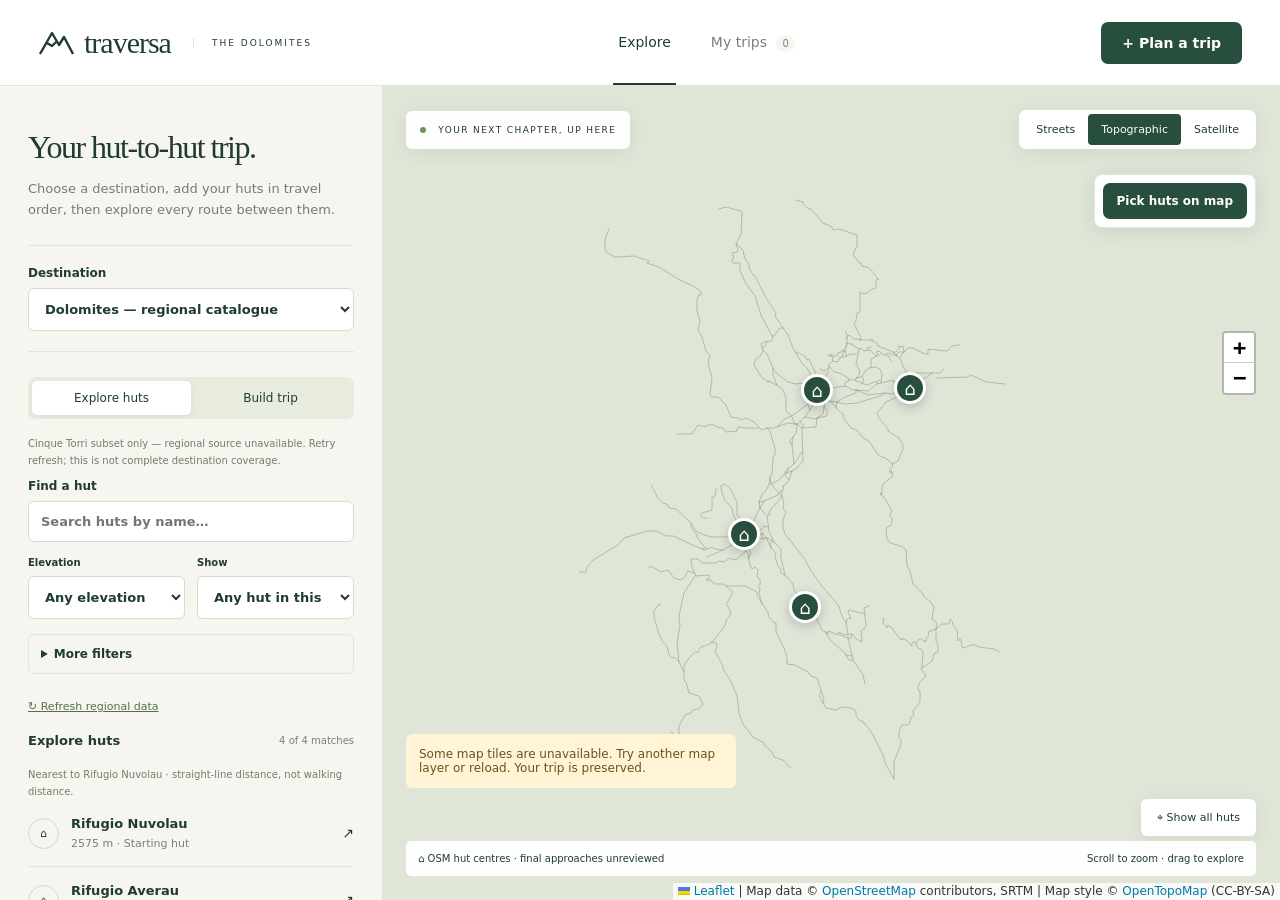
==== commit af6abf03: "Simplify hut discovery with price and distance filters, Any controls and Streets map" ====
--- a/demo/index.html
+++ b/demo/index.html
@@ -1,7 +1,7 @@
 <!doctype html>
 <html lang="en"><head><meta charset="utf-8"><meta name="viewport" content="width=device-width,initial-scale=1"><meta name="theme-color" content="#193e32"><title>Traversa — Find your mountain rhythm</title><meta name="description" content="Explore the Dolomites and plan your own hut-to-hut trip brief."><link rel="stylesheet" href="vendor/leaflet.css"><link rel="stylesheet" href="style.css"></head><body>
 <header><a class="brand" href="#" aria-label="Traversa home"><svg viewBox="0 0 36 28" width="36" height="28" aria-hidden="true"><path d="M2 25 14 4l7 12 5-8 9 17M9 14l5 3 4-4" fill="none" stroke="currentColor" stroke-width="2.4" stroke-linejoin="round"/></svg> traversa<span>THE DOLOMITES</span></a><nav aria-label="Main navigation"><button class="nav active" data-view="explore">Explore</button><button class="nav" data-view="trips">My trips <span id="trip-count">0</span></button></nav><button class="primary" id="new-trip">+ Plan a trip</button></header>
-<main id="explore"><aside id="sidebar"><div class="eyebrow">ITALY · 46°30′ N, 12°03′ E</div><h1>Your hut-to-hut trip.</h1><p class="intro">Choose a destination, add your huts in travel order, then explore every route between them.</p><div class="region wide"><label style="width:100%">Destination<select id="destination"><option value="dolomites">Dolomites — regional catalogue</option><option value="cortina">Cortina d’Ampezzo area</option><option value="cinque">Cinque Torri &amp; Nuvolau</option></select></label></div><div class="explorer-tabs"><button id="browse-huts" class="selected">Explore huts</button><button id="browse-routes">Build trip</button></div><div id="catalogue-status" role="status" class="catalogue-status">Loading regional catalogue…</div><div id="hut-controls"><label>Find a hut<input id="hut-search" type="search" placeholder="Search huts by name…"></label><div class="filter-row"><label>Elevation<select id="elevation-filter"><option value="all">Any elevation</option><option value="low">Below 2,000 m</option><option value="high">2,000 m and above</option></select></label><label>Show<select id="route-filter"><option value="all">Any hut in this destination</option><option value="near">Within 2 km of route</option></select></label></div><button id="refresh-catalogue" class="text-button">↻ Refresh regional data</button></div><div id="route-controls" hidden><details class="plan-settings"><summary>Trip dates, group &amp; daily limits</summary><div id="plan-settings"></div></details><button id="reset-trip-plan" class="outline full" disabled>Reset trip plan</button><div class="trip-mode"><button id="build-mode" class="selected">Choose huts</button><button id="review-mode">Review trip <span id="review-count">0</span></button></div><div id="build-panel"><h2 id="build-heading">1. Choose two huts</h2><p class="intro" id="build-help">Choose your starting hut and your first overnight stop. Preview the route, then add it to your trip.</p><label>Starting hut<select id="route-start"></select></label><label style="margin-top:12px">Next hut<select id="route-end"></select></label><label>Route calculations<select id="routing-provider"><option value="mapped">Mapped trails (local / OSM)</option><option value="ors" selected>Openrouteservice hiking</option></select></label><p id="ors-status" class="catalogue-status" role="status">Checking ORS configuration…</p><details class="route-options"><summary>Difficulty options</summary><div class="filter-row"><label>Maximum recorded difficulty<select id="route-difficulty"><option value="any">Any</option><option value="hiking">Hiking (T1)</option><option value="mountain_hiking" selected>Mountain hiking (T2)</option><option value="demanding_mountain_hiking">Demanding hiking (T3)</option></select></label></div><p class="intro">Any removes the recorded difficulty limit and may include alpine hiking.</p></details><button class="primary full" id="calculate-route">Calculate mapped stage →</button></div><div id="review-panel" hidden><section id="trip-overview" aria-label="Trip overview" hidden></section><p class="intro">Check your days, adjust overnight stops and save your trip.</p><div id="plan-draft-status" class="catalogue-status" role="status"></div><div id="review-empty" class="note">Choose your huts in travel order and calculate the trip to see every leg here.</div><div id="stage-list"></div><button class="outline full" id="clear-route" hidden>Clear planned stages</button></div><div id="route-result" aria-live="polite"></div></div><div id="discover-huts"><div class="section-title"><h2>Meet the huts</h2><span id="hut-count">04 places</span></div><p id="hut-order" class="catalogue-status"></p><div id="hut-list"></div></div><div class="note"><strong>Explore now. Plan thoughtfully.</strong><p>Explore mapped trails between huts. Final hut approaches and current conditions need review. Accommodation availability is not confirmed.</p></div><button class="outline full" id="sources">About the map &amp; data ↗</button></aside><section class="map-panel" aria-label="Interactive Dolomites map"><div id="map"></div><div class="map-top"><div class="map-caption"><span class="live-dot"></span> YOUR NEXT CHAPTER, UP HERE</div><div class="layers" role="group" aria-label="Map layer"><button id="topo" class="selected">Topographic</button><button id="satellite">Satellite</button></div></div><button id="fit" class="map-fit" aria-label="Show all huts">⌖ Show all huts</button><div id="map-message" class="map-message" role="status" hidden></div><div class="map-bottom"><span>⌂ OSM hut centres · final approaches unreviewed</span><span>Scroll to zoom · drag to explore</span></div></section></main>
+<main id="explore"><aside id="sidebar"><div class="eyebrow">ITALY · 46°30′ N, 12°03′ E</div><h1>Your hut-to-hut trip.</h1><p class="intro">Choose a destination, add your huts in travel order, then explore every route between them.</p><div class="region wide"><label style="width:100%">Destination<select id="destination"><option value="dolomites">Dolomites — regional catalogue</option><option value="cortina">Cortina d’Ampezzo area</option><option value="cinque">Cinque Torri &amp; Nuvolau</option></select></label></div><div class="explorer-tabs"><button id="browse-huts" class="selected">Explore huts</button><button id="browse-routes">Build trip</button></div><div id="catalogue-status" role="status" class="catalogue-status">Loading regional catalogue…</div><div id="hut-controls"><label>Find a hut<input id="hut-search" type="search" placeholder="Search huts by name…"></label><div class="filter-row"><label>Elevation<select id="elevation-filter"><option value="all">Any elevation</option><option value="low">Below 2,000 m</option><option value="high">2,000 m and above</option></select></label><label>Show<select id="route-filter"><option value="all">Any hut in this destination</option><option value="near">Within 2 km of route</option></select></label></div><details class="hut-filters"><summary>More filters <span id="hut-filter-count"></span></summary><div class="filter-row"><label>Max reported price (€)<select id="hut-price-filter"><option value="any">Any</option><option value="50">Up to €50</option><option value="75">Up to €75</option><option value="100">Up to €100</option><option value="unknown">Price not recorded</option></select></label><label>Minimum distance<select id="hut-distance-filter"><option value="any">Any</option><option value="1">1 km</option><option value="3">3 km</option><option value="5">5 km</option><option value="10">10 km</option></select></label></div><p id="hut-filter-help" class="catalogue-status"></p></details><button id="refresh-catalogue" class="text-button">↻ Refresh regional data</button></div><div id="route-controls" hidden><details class="plan-settings"><summary>Trip dates, group &amp; daily limits</summary><div id="plan-settings"></div></details><button id="reset-trip-plan" class="outline full" disabled>Reset trip plan</button><div class="trip-mode"><button id="build-mode" class="selected">Choose huts</button><button id="review-mode">Review trip <span id="review-count">0</span></button></div><div id="build-panel"><h2 id="build-heading">1. Choose two huts</h2><p class="intro" id="build-help">Choose your starting hut and your first overnight stop. Preview the route, then add it to your trip.</p><label>Starting hut<select id="route-start"></select></label><label style="margin-top:12px">Next hut<select id="route-end"></select></label><label>Route calculations<select id="routing-provider"><option value="mapped">Mapped trails (local / OSM)</option><option value="ors" selected>Openrouteservice hiking</option></select></label><p id="ors-status" class="catalogue-status" role="status">Checking ORS configuration…</p><details class="route-options"><summary>Difficulty options</summary><div class="filter-row"><label>Maximum recorded difficulty<select id="route-difficulty"><option value="any">Any</option><option value="hiking">Hiking (T1)</option><option value="mountain_hiking" selected>Mountain hiking (T2)</option><option value="demanding_mountain_hiking">Demanding hiking (T3)</option></select></label></div><p class="intro">Any removes the recorded difficulty limit and may include alpine hiking.</p></details><button class="primary full" id="calculate-route">Calculate mapped stage →</button></div><div id="review-panel" hidden><section id="trip-overview" aria-label="Trip overview" hidden></section><p class="intro">Check your days, adjust overnight stops and save your trip.</p><div id="plan-draft-status" class="catalogue-status" role="status"></div><div id="review-empty" class="note">Choose your huts in travel order and calculate the trip to see every leg here.</div><div id="stage-list"></div><button class="outline full" id="clear-route" hidden>Clear planned stages</button></div><div id="route-result" aria-live="polite"></div></div><div id="discover-huts"><div class="section-title"><h2>Explore huts</h2><span id="hut-count">04 places</span></div><p id="hut-order" class="catalogue-status"></p><div id="active-hut-filters" class="active-hut-filters" hidden><div id="hut-filter-chips" role="group" aria-label="Active hut filters"></div><button id="reset-hut-filters" class="text-button">Reset hut filters</button></div><div id="hut-list"></div><button id="more-huts" class="outline full" hidden>Show more huts</button></div><div class="note"><strong>Explore now. Plan thoughtfully.</strong><p>Explore mapped trails between huts. Final hut approaches and current conditions need review. Accommodation availability is not confirmed.</p></div><button class="outline full" id="sources">About the map &amp; data ↗</button></aside><section class="map-panel" aria-label="Interactive Dolomites map"><div id="map"></div><div class="map-top"><div class="map-caption"><span class="live-dot"></span> YOUR NEXT CHAPTER, UP HERE</div><div class="layers" role="group" aria-label="Map layer"><button id="streets" aria-pressed="false">Streets</button><button id="topo" class="selected" aria-pressed="true">Topographic</button><button id="satellite" aria-pressed="false">Satellite</button></div></div><button id="fit" class="map-fit" aria-label="Show all huts">⌖ Show all huts</button><div id="map-message" class="map-message" role="status" hidden></div><div class="map-bottom"><span>⌂ OSM hut centres · final approaches unreviewed</span><span>Scroll to zoom · drag to explore</span></div></section></main>
 <main id="trips" hidden><div class="trips-heading"><div><div class="eyebrow">YOUR JOURNEYS</div><h1>A mountain escape,<br>in the making.</h1><p class="intro">Your plans stay in this browser. Back them up to take them with you.</p></div><div class="backup-actions"><button class="outline" id="import">Import backup</button><button class="outline" id="export">Export all</button></div></div><div id="trip-list"></div><input type="file" id="import-file" accept="application/json,.json" hidden></main>
 <dialog id="planner" aria-labelledby="planner-title"><div class="modal-head"><div><div class="eyebrow">A JOURNEY OF YOUR OWN</div><h2 id="planner-title">Find your mountain rhythm.</h2></div><button class="icon close" aria-label="Close planner">×</button></div><ol class="steps"><li class="current">01 <span>The essentials</span></li><li>02 <span>Your hiking style</span></li><li>03 <span>Make it yours</span></li></ol><form id="trip-form"><div id="form-page"></div><div class="form-footer"><span id="draft-status" role="status">Draft saved automatically</span><div><button type="button" class="outline" id="back">Back</button><button type="submit" class="primary" id="next">Continue →</button></div></div></form></dialog>
 <dialog id="detail" aria-labelledby="detail-title"><div class="modal-head"><div><div class="eyebrow" id="detail-eyebrow"></div><h2 id="detail-title"></h2></div><button class="icon close" aria-label="Close details">×</button></div><div id="detail-body"></div></dialog><div id="toast" role="status" hidden></div>
--- a/demo/style.css
+++ b/demo/style.css
@@ -22,3 +22,5 @@
 .map-panel .leaflet-top.leaflet-right{top:145px;right:14px}
 @media(max-width:700px){.map-panel .leaflet-top.leaflet-right{top:130px;right:8px}}
 .optional-limit{flex:1;min-width:0}.optional-limit>label:first-child{font-size:11px}.optional-limit>input{width:100%}.any-limit{display:flex;flex-direction:row;align-items:center;gap:6px;margin:8px 0;font-size:12px}.any-limit input{width:16px;height:16px;margin:0;accent-color:#284e3e}#reset-trip-plan{margin-bottom:14px}#reset-trip-plan:disabled{opacity:.45;cursor:default}
+.hut-filters{margin:14px 0;border:1px solid var(--line);border-radius:6px;padding:12px}.hut-filters summary{cursor:pointer;font-size:12px;font-weight:600}.hut-filters .filter-row{margin-top:14px}#more-huts{margin:12px 0}
+.active-hut-filters{margin:12px 0 18px}.hut-filter-chip{font-size:11px;background:#edf2e7;border:1px solid var(--line);border-radius:20px;padding:7px 10px;margin:0 5px 7px 0;text-align:left;max-width:100%;overflow-wrap:anywhere}.hut-filter-chip:hover,.hut-filter-chip:focus-visible{background:#dce8d4}.hut-price{color:var(--green);margin-top:4px}#hut-filter-count{font-weight:normal}
